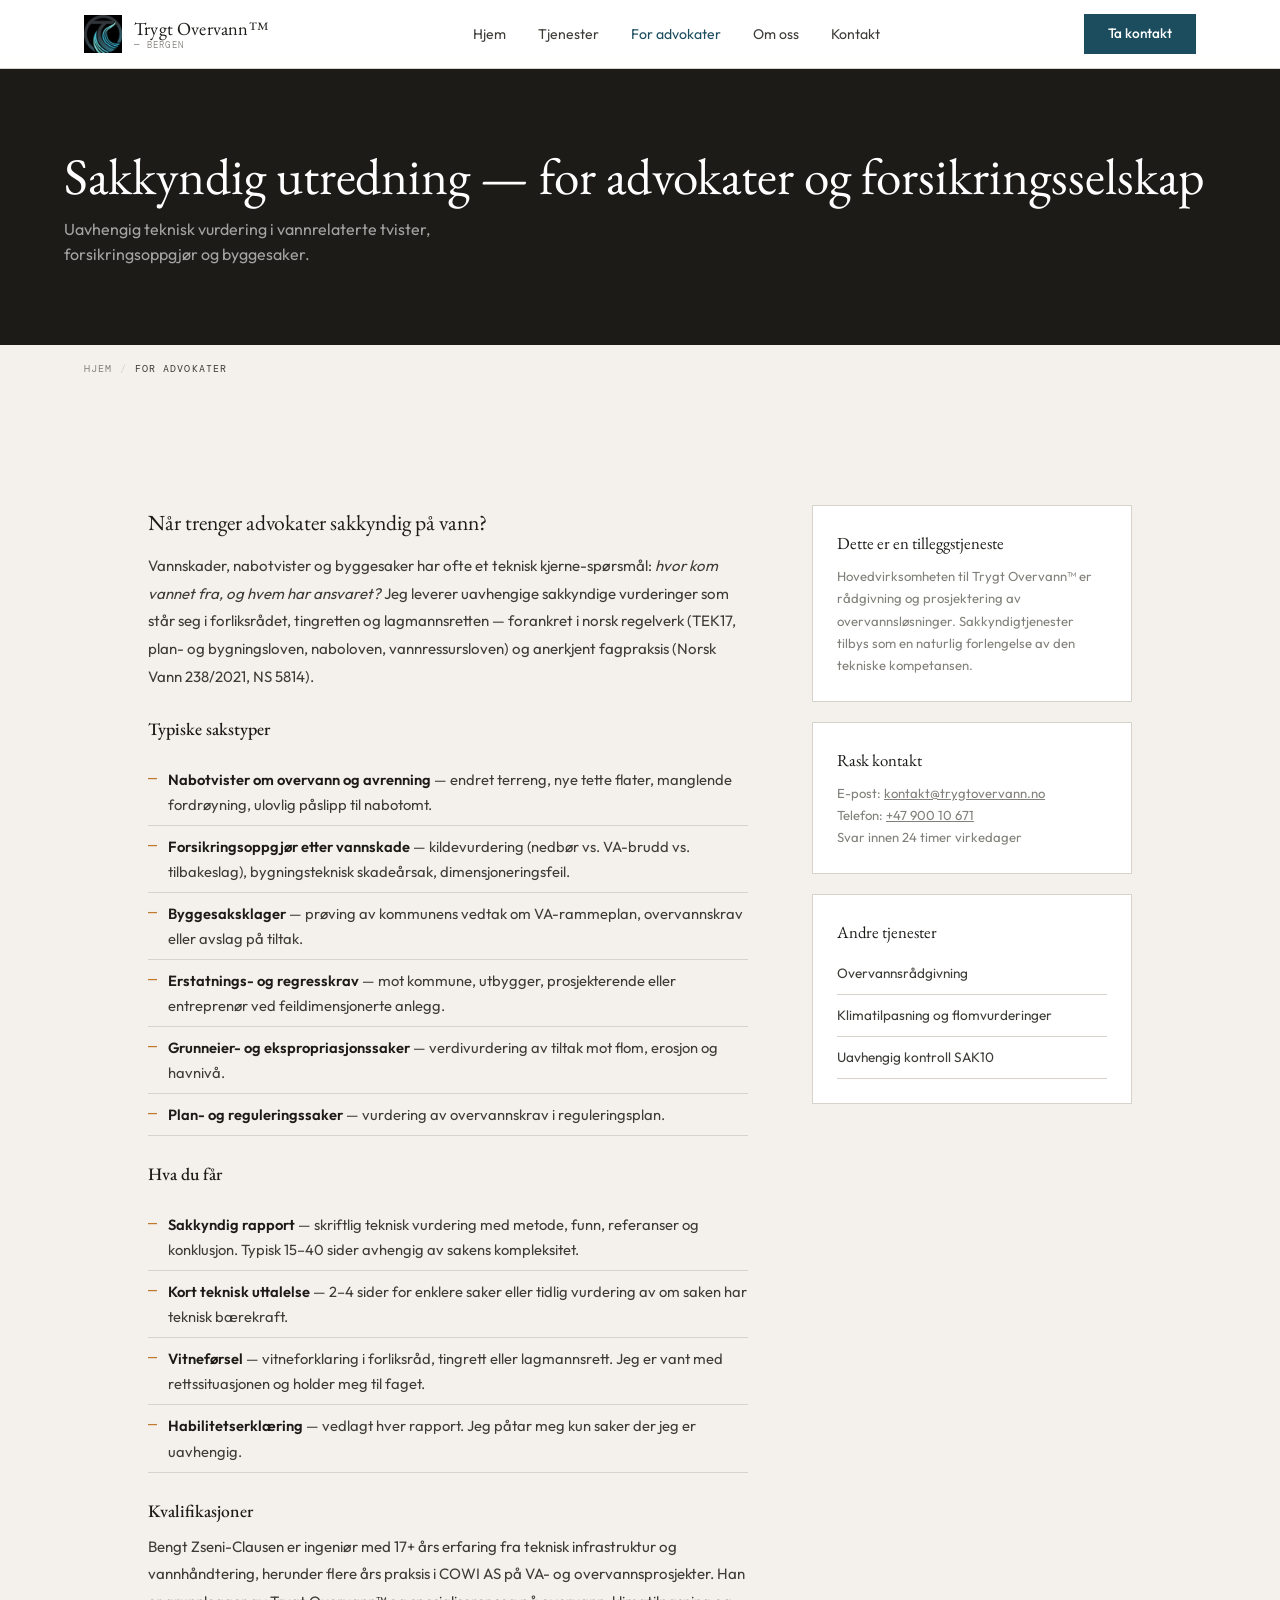
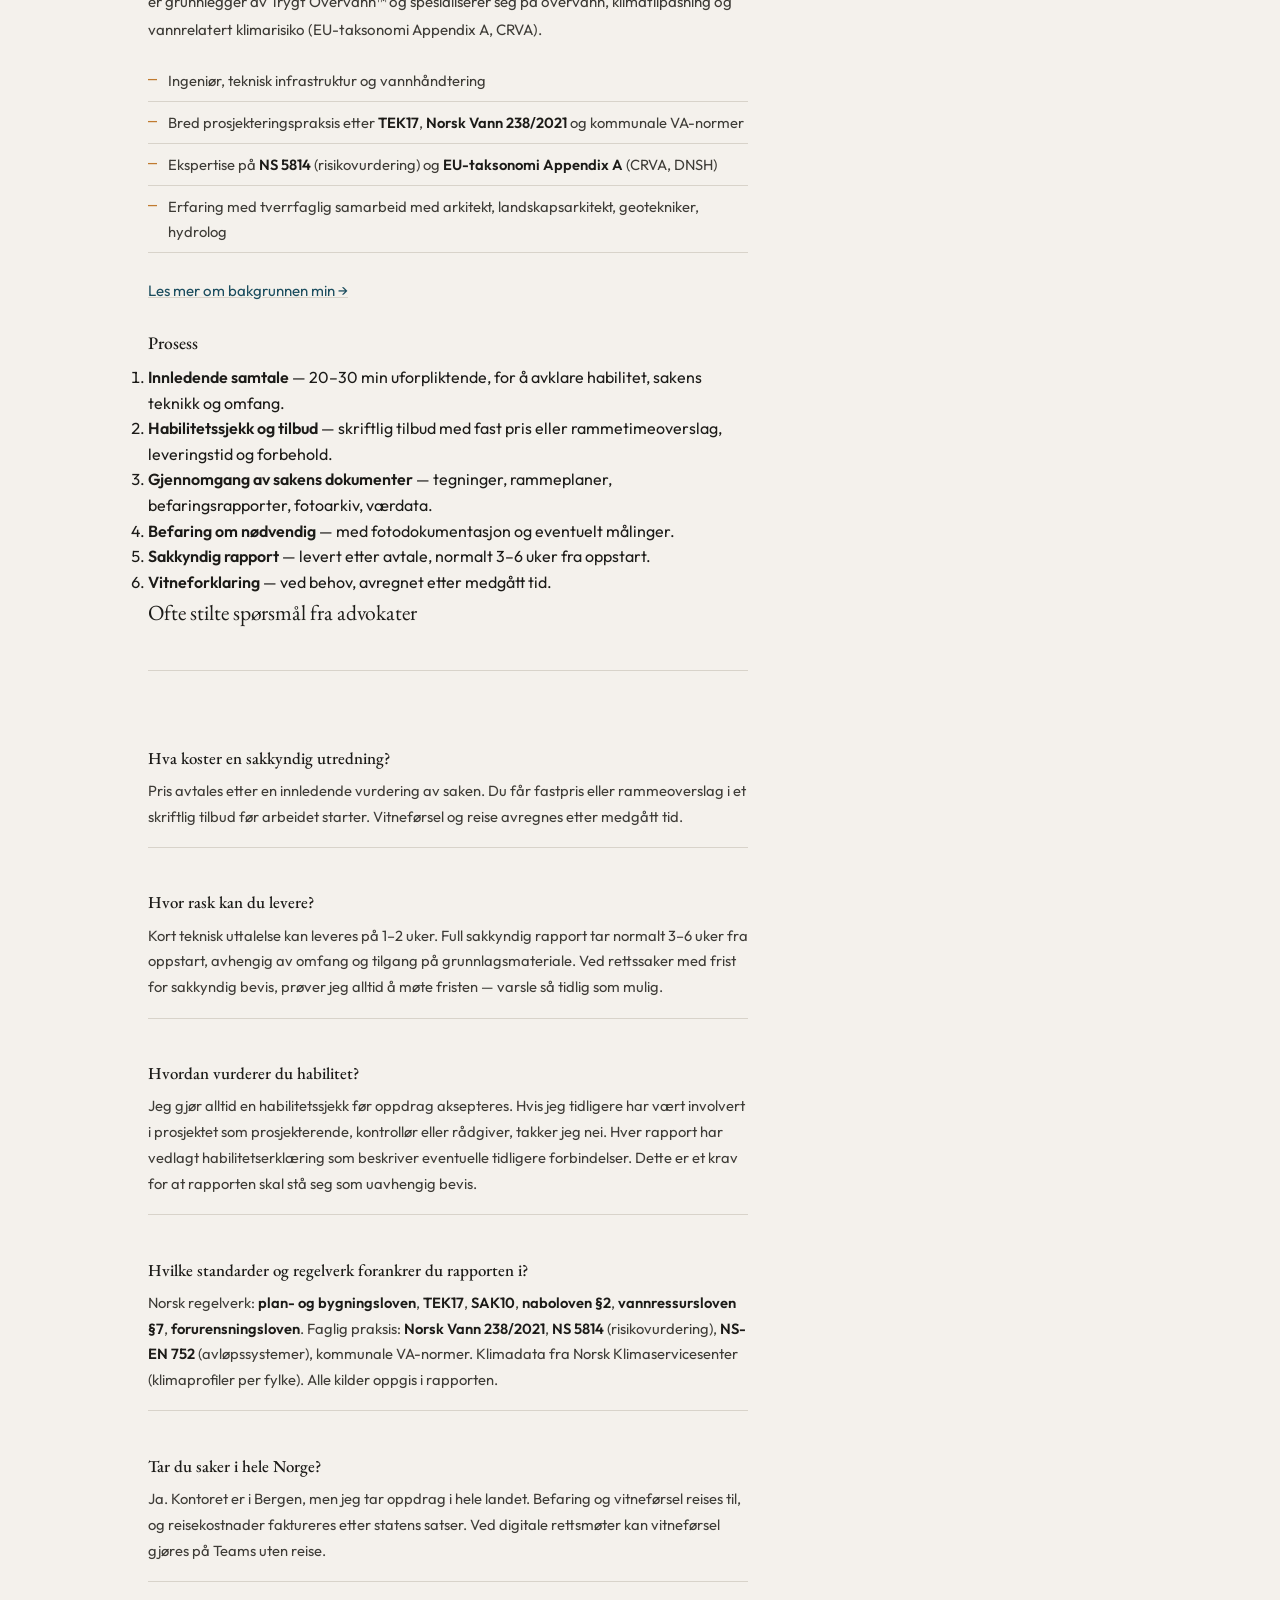
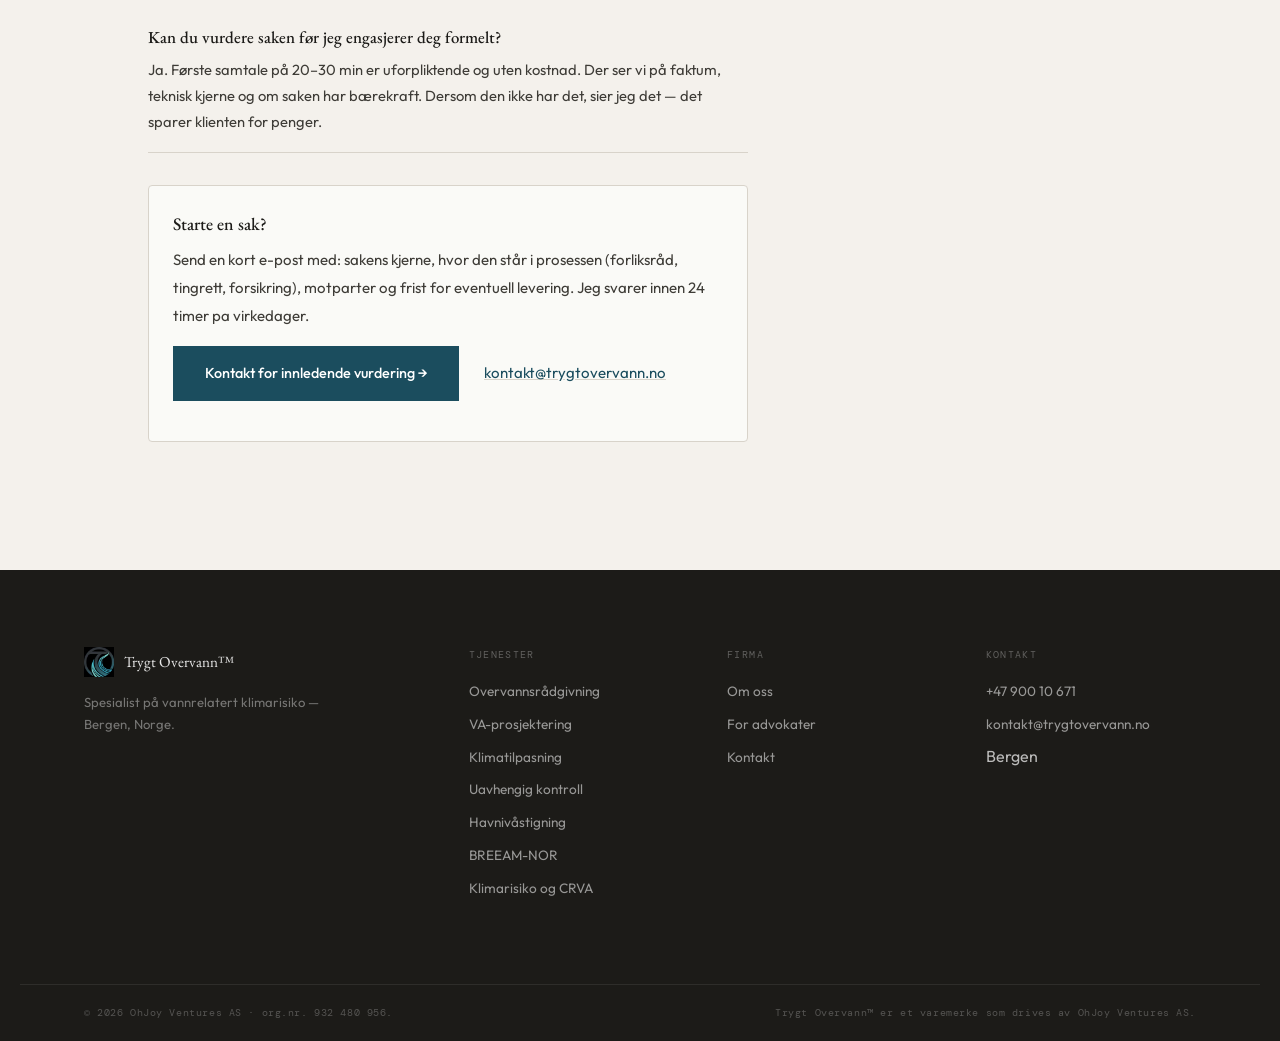
==== for-advokater/index.html @ 45662b97 "Oppdater lastmod og dateModified etter omtale-seksjonen scripts/oppdater-datoer.sh: sitemap <lastmod" ====
<!DOCTYPE html>
<html lang="nb">
<head>
<meta charset="utf-8">
<meta name="viewport" content="width=device-width, initial-scale=1.0">
<title>Sakkyndig i vannsaker — for advokater | Trygt Overvann™</title>
<meta name="description" content="Uavhengig sakkyndig utredning i vannrelaterte tvister: nabotvister, forsikringsoppgjør, byggesaksklager og erstatningssaker. Sakkyndig rapport, vitneførsel, befaring i hele Norge.">
<link rel="canonical" href="https://trygtovervann.no/for-advokater/">
<meta property="og:type" content="website">
<meta property="og:locale" content="nb_NO">
<meta property="og:site_name" content="Trygt Overvann™">
<meta property="og:title" content="Sakkyndig i vannsaker — for advokater | Trygt Overvann™">
<meta property="og:description" content="Uavhengig sakkyndig utredning i vannrelaterte tvister: nabotvister, forsikringsoppgjør, byggesaksklager og erstatningssaker. Sakkyndig rapport, vitneførsel, befaring i hele Norge.">
<meta property="og:url" content="https://trygtovervann.no/for-advokater/">
<meta property="og:image" content="https://trygtovervann.no/assets/og/og-bryggen.jpg">
<meta property="og:image:type" content="image/jpeg">
<meta property="og:image:width" content="1200">
<meta property="og:image:height" content="630">
<meta property="og:image:alt" content="Sjøvann mot bryggekanten i Bergen">
<meta name="twitter:card" content="summary_large_image">
<meta name="twitter:title" content="Sakkyndig i vannsaker — for advokater | Trygt Overvann™">
<meta name="twitter:description" content="Uavhengig sakkyndig utredning i vannrelaterte tvister: nabotvister, forsikringsoppgjør, byggesaksklager og erstatningssaker. Sakkyndig rapport, vitneførsel, befaring i hele Norge.">
<meta name="twitter:image" content="https://trygtovervann.no/assets/og/og-bryggen.jpg">
<meta name="twitter:image:alt" content="Sjøvann mot bryggekanten i Bergen">
<meta name="robots" content="index,follow,max-image-preview:large">
<meta name="author" content="Bengt Zseni-Clausen, Trygt Overvann™">
<link rel="icon" type="image/png" href="/favicon.png">
<link rel="apple-touch-icon" href="/apple-touch-icon.png">
<link rel="preconnect" href="https://fonts.googleapis.com">
<link rel="preconnect" href="https://fonts.gstatic.com" crossorigin>
<link rel="preload" href="/assets/styles.css?v=20260914a" as="style">
<link href="https://fonts.googleapis.com/css2?family=EB+Garamond:ital,wght@0,400;0,500;1,400&family=Outfit:wght@300;400;500;600&family=DM+Mono:wght@300;400&display=swap" rel="stylesheet">
<link rel="stylesheet" href="/assets/styles.css?v=20260914a">
<script type="application/ld+json">{
"@context": "https://schema.org",
"@type": [
"Organization",
"ProfessionalService"
],
"@id": "https://trygtovervann.no/#organization",
"name": "Trygt Overvann™",
"legalName": "OhJoy Ventures AS",
"alternateName": [
"Trygt Overvann"
],
"url": "https://trygtovervann.no",
"logo": "https://trygtovervann.no/assets/logo.jpg",
"image": "https://trygtovervann.no/assets/logo.jpg",
"description": "Spesialist på vannrelatert klimarisiko. Uavhengig rådgivning innen overvann, VA, klimatilpasning og sakkyndig utredning.",
"telephone": "+4790010671",
"email": "kontakt@trygtovervann.no",
"vatID": "NO932480956MVA",
"taxID": "932480956",
"parentOrganization": {
"@type": "Organization",
"name": "Green Harmony Holding AS",
"taxID": "932349280"
},
"foundingDate": "2023",
"founder": {
"@type": "Person",
"@id": "https://trygtovervann.no/om/#bengt",
"name": "Bengt Zseni-Clausen",
"jobTitle": "Ingeniør"
},
"numberOfEmployees": {
"@type": "QuantitativeValue",
"value": 1
},
"address": {
"@type": "PostalAddress",
"addressLocality": "Bergen",
"addressRegion": "Vestland",
"addressCountry": "NO"
},
"areaServed": [
{
"@type": "Country",
"name": "Norge"
},
{
"@type": "AdministrativeArea",
"name": "Vestland"
},
{
"@type": "City",
"name": "Bergen"
}
],
"knowsAbout": [
"Overvannshåndtering",
"VA-prosjektering",
"VA-rådgivning",
"Uavhengig kontroll VAO",
"SAK10",
"Havnivåstigning",
"Stormflo",
"EU-taksonomi klimatilpasning",
"CRVA",
"BREEAM-NOR LE07",
"BREEAM-NOR LE08",
"Klimatilpasning",
"TEK17",
"Sakkyndig utredning",
"Flomvurdering",
"Blågrønn infrastruktur",
"Lokal overvannsdisponering"
],
"sameAs": [
"https://virksomhet.brreg.no/nb/oppslag/enheter/932480956",
"https://www.proff.no/selskap/ohjoy-ventures-as/bergen/tekniske-konsulenter/IFF6AWS01OU"
],
"contactPoint": {
"@type": "ContactPoint",
"telephone": "+4790010671",
"email": "kontakt@trygtovervann.no",
"contactType": "customer service",
"areaServed": "NO",
"availableLanguage": [
"Norwegian",
"English"
]
}
}</script>
<script type="application/ld+json">{
"@context": "https://schema.org",
"@type": "BreadcrumbList",
"itemListElement": [
{
"@type": "ListItem",
"position": 1,
"name": "Hjem",
"item": "https://trygtovervann.no/"
},
{
"@type": "ListItem",
"position": 2,
"name": "For advokater",
"item": "https://trygtovervann.no/for-advokater/"
}
]
}</script>
<script type="application/ld+json">{
"@context": "https://schema.org",
"@type": "Service",
"@id": "https://trygtovervann.no/for-advokater/#service",
"name": "Sakkyndig utredning — vannrelaterte saker",
"serviceType": "Expert witness services",
"provider": {
"@id": "https://trygtovervann.no/#organization"
},
"areaServed": [
{
"@type": "Country",
"name": "Norge"
}
],
"audience": {
"@type": "Audience",
"audienceType": "LegalProfessional",
"name": "Advokater, forsikringsselskap, domstoler"
},
"description": "Uavhengig sakkyndig utredning i vannrelaterte tvister, forsikringsoppgjør og byggesaker. Sakkyndig rapport, vitneførsel, befaring og tekniske beregninger.",
"url": "https://trygtovervann.no/for-advokater/",
"hasOfferCatalog": {
"@type": "OfferCatalog",
"name": "Sakkyndig-leveranser",
"itemListElement": [
{
"@type": "Offer",
"itemOffered": {
"@type": "Service",
"name": "Sakkyndig rapport"
}
},
{
"@type": "Offer",
"itemOffered": {
"@type": "Service",
"name": "Teknisk uttalelse"
}
},
{
"@type": "Offer",
"itemOffered": {
"@type": "Service",
"name": "Vitneførsel"
}
}
]
}
}</script>
<script type="application/ld+json">{
"@context": "https://schema.org",
"@type": "FAQPage",
"mainEntity": [
{
"@type": "Question",
"name": "Hva koster en sakkyndig utredning?",
"acceptedAnswer": {
"@type": "Answer",
"text": "Pris avtales etter en innledende vurdering av saken. Du får fastpris eller rammeoverslag i et skriftlig tilbud før arbeidet starter. Vitneførsel og reise avregnes etter medgått tid."
}
},
{
"@type": "Question",
"name": "Hvor rask kan du levere?",
"acceptedAnswer": {
"@type": "Answer",
"text": "Kort teknisk uttalelse 1-2 uker. Full sakkyndig rapport normalt 3-6 uker fra oppstart avhengig av omfang og tilgang på grunnlagsmateriale."
}
},
{
"@type": "Question",
"name": "Hvordan vurderer du habilitet?",
"acceptedAnswer": {
"@type": "Answer",
"text": "Habilitetssjekk gjøres før oppdrag aksepteres. Tidligere involvering i samme prosjekt diskvalifiserer. Habilitetserklæring følger hver rapport."
}
},
{
"@type": "Question",
"name": "Hvilke standarder og regelverk forankrer du rapporten i?",
"acceptedAnswer": {
"@type": "Answer",
"text": "Plan- og bygningsloven, TEK17, SAK10, naboloven §2, vannressursloven §7, forurensningsloven, Norsk Vann 238/2021, NS 5814, NS-EN 752, kommunale VA-normer, Norsk Klimaservicesenter."
}
},
{
"@type": "Question",
"name": "Tar du saker i hele Norge?",
"acceptedAnswer": {
"@type": "Answer",
"text": "Ja. Kontor i Bergen, men oppdrag i hele landet. Reisekostnader etter statens satser. Digitale rettsmøter på Teams mulig."
}
},
{
"@type": "Question",
"name": "Kan du vurdere saken før jeg engasjerer deg formelt?",
"acceptedAnswer": {
"@type": "Answer",
"text": "Ja, første samtale 20-30 min uforpliktende uten kostnad. Hvis saken ikke har teknisk bærekraft, sier jeg det."
}
}
]
}</script>
<script type="application/ld+json">{
"@context": "https://schema.org",
"@type": "WebPage",
"@id": "https://trygtovervann.no/for-advokater/#webpage",
"url": "https://trygtovervann.no/for-advokater/",
"name": "Sakkyndig i vannsaker — for advokater | Trygt Overvann™",
"isPartOf": {
"@id": "https://trygtovervann.no/#website"
},
"about": {
"@id": "https://trygtovervann.no/#organization"
},
"datePublished": "2026-04-18",
"dateModified": "2026-09-14",
"inLanguage": "nb-NO"
}</script>
</head>
<body>
<nav class="nav" id="mainNav" aria-label="Hovedmeny">
  <div class="nav-inner">
    <a class="nav-brand" href="/" aria-label="Trygt Overvann™ &mdash; forside">
      <img class="nav-logo" src="/assets/logo-96.webp" alt="" width="38" height="38" loading="eager" decoding="async">
      <div class="nav-name">Trygt Overvann™ <small>&mdash; Bergen</small></div>
    </a>
    <ul class="nav-links">
      <li><a href="/">Hjem</a></li>
      <li><a href="/tjenester/">Tjenester</a></li>
      <li><a href="/for-advokater/">For advokater</a></li>
      <li><a href="/om/">Om oss</a></li>
      <li><a href="/kontakt/">Kontakt</a></li>
    </ul>
    <a class="nav-cta" href="/kontakt/">Ta kontakt</a>
    <button class="nav-toggle" id="navToggle" aria-label="Åpne meny" aria-expanded="false">
      <span></span><span></span><span></span>
    </button>
  </div>
</nav>
<main id="main" class="inner-page">
<div class="inner-header"><div class="inner-header-inner">
  <h1>Sakkyndig utredning &mdash; for advokater og forsikringsselskap</h1>
  <p>Uavhengig teknisk vurdering i vannrelaterte tvister, forsikringsoppgjør og byggesaker.</p>
</div></div>
<nav class="breadcrumb" aria-label="breadcrumb"><ol><li><a href="/">Hjem</a></li><li aria-current="page">For advokater</li></ol></nav>
<div class="inner-body">
  <div class="svc-layout">
    <article class="svc-content">
      <section>
        <h2>Når trenger advokater sakkyndig på vann?</h2>
        <p>Vannskader, nabotvister og byggesaker har ofte et teknisk kjerne-spørsmål: <em>hvor kom vannet fra, og hvem har ansvaret?</em> Jeg leverer uavhengige sakkyndige vurderinger som står seg i forliksrådet, tingretten og lagmannsretten &mdash; forankret i norsk regelverk (TEK17, plan- og bygningsloven, naboloven, vannressursloven) og anerkjent fagpraksis (Norsk Vann 238/2021, NS 5814).</p>
      </section>

      <section>
        <h3>Typiske sakstyper</h3>
        <ul>
          <li><strong>Nabotvister om overvann og avrenning</strong> &mdash; endret terreng, nye tette flater, manglende fordrøyning, ulovlig påslipp til nabotomt.</li>
          <li><strong>Forsikringsoppgjør etter vannskade</strong> &mdash; kildevurdering (nedbør vs. VA-brudd vs. tilbakeslag), bygningsteknisk skadeårsak, dimensjoneringsfeil.</li>
          <li><strong>Byggesaksklager</strong> &mdash; prøving av kommunens vedtak om VA-rammeplan, overvannskrav eller avslag på tiltak.</li>
          <li><strong>Erstatnings- og regresskrav</strong> &mdash; mot kommune, utbygger, prosjekterende eller entreprenør ved feildimensjonerte anlegg.</li>
          <li><strong>Grunneier- og ekspropriasjonssaker</strong> &mdash; verdivurdering av tiltak mot flom, erosjon og havnivå.</li>
          <li><strong>Plan- og reguleringssaker</strong> &mdash; vurdering av overvannskrav i reguleringsplan.</li>
        </ul>
      </section>

      <section>
        <h3>Hva du får</h3>
        <ul>
          <li><strong>Sakkyndig rapport</strong> &mdash; skriftlig teknisk vurdering med metode, funn, referanser og konklusjon. Typisk 15&ndash;40 sider avhengig av sakens kompleksitet.</li>
          <li><strong>Kort teknisk uttalelse</strong> &mdash; 2&ndash;4 sider for enklere saker eller tidlig vurdering av om saken har teknisk bærekraft.</li>
          <li><strong>Vitneførsel</strong> &mdash; vitneforklaring i forliksråd, tingrett eller lagmannsrett. Jeg er vant med rettssituasjonen og holder meg til faget.</li>
          <li><strong>Habilitetserkl&aelig;ring</strong> &mdash; vedlagt hver rapport. Jeg p&aring;tar meg kun saker der jeg er uavhengig.</li>
        </ul>
      </section>

      <section>
        <h3>Kvalifikasjoner</h3>
        <p>Bengt Zseni-Clausen er ingeni&oslash;r med 17+ &aring;rs erfaring fra teknisk infrastruktur og vannh&aring;ndtering, herunder flere &aring;rs praksis i COWI AS p&aring; VA- og overvannsprosjekter. Han er grunnlegger av Trygt Overvann™ og spesialiserer seg p&aring; overvann, klimatilpasning og vannrelatert klimarisiko (EU-taksonomi Appendix A, CRVA).</p>
        <ul>
          <li>Ingeni&oslash;r, teknisk infrastruktur og vannh&aring;ndtering</li>
          <li>Bred prosjekteringspraksis etter <strong>TEK17</strong>, <strong>Norsk Vann 238/2021</strong> og kommunale VA-normer</li>
          <li>Ekspertise p&aring; <strong>NS 5814</strong> (risikovurdering) og <strong>EU-taksonomi Appendix A</strong> (CRVA, DNSH)</li>
          <li>Erfaring med tverrfaglig samarbeid med arkitekt, landskapsarkitekt, geotekniker, hydrolog</li>
        </ul>
        <p style="margin-top:1rem"><a href="/om/">Les mer om bakgrunnen min &#8594;</a></p>
      </section>

      <section>
        <h3>Prosess</h3>
        <ol>
          <li><strong>Innledende samtale</strong> &mdash; 20&ndash;30 min uforpliktende, for &aring; avklare habilitet, sakens teknikk og omfang.</li>
          <li><strong>Habilitetssjekk og tilbud</strong> &mdash; skriftlig tilbud med fast pris eller rammetimeoverslag, leveringstid og forbehold.</li>
          <li><strong>Gjennomgang av sakens dokumenter</strong> &mdash; tegninger, rammeplaner, befaringsrapporter, fotoarkiv, v&aelig;rdata.</li>
          <li><strong>Befaring om n&oslash;dvendig</strong> &mdash; med fotodokumentasjon og eventuelt m&aring;linger.</li>
          <li><strong>Sakkyndig rapport</strong> &mdash; levert etter avtale, normalt 3&ndash;6 uker fra oppstart.</li>
          <li><strong>Vitneforklaring</strong> &mdash; ved behov, avregnet etter medg&aring;tt tid.</li>
        </ol>
      </section>

      <section aria-labelledby="faq-advokater">
        <h2 id="faq-advokater">Ofte stilte sp&oslash;rsm&aring;l fra advokater</h2>
        <div class="faq-block">

          <div class="faq-item">
            <h3>Hva koster en sakkyndig utredning?</h3>
            <p>Pris avtales etter en innledende vurdering av saken. Du f&aring;r fastpris eller rammeoverslag i et skriftlig tilbud f&oslash;r arbeidet starter. Vitnef&oslash;rsel og reise avregnes etter medg&aring;tt tid.</p>
          </div>

          <div class="faq-item">
            <h3>Hvor rask kan du levere?</h3>
            <p>Kort teknisk uttalelse kan leveres p&aring; 1&ndash;2 uker. Full sakkyndig rapport tar normalt 3&ndash;6 uker fra oppstart, avhengig av omfang og tilgang p&aring; grunnlagsmateriale. Ved rettssaker med frist for sakkyndig bevis, pr&oslash;ver jeg alltid &aring; m&oslash;te fristen &mdash; varsle s&aring; tidlig som mulig.</p>
          </div>

          <div class="faq-item">
            <h3>Hvordan vurderer du habilitet?</h3>
            <p>Jeg gj&oslash;r alltid en habilitetssjekk f&oslash;r oppdrag aksepteres. Hvis jeg tidligere har v&aelig;rt involvert i prosjektet som prosjekterende, kontroll&oslash;r eller r&aring;dgiver, takker jeg nei. Hver rapport har vedlagt habilitetserkl&aelig;ring som beskriver eventuelle tidligere forbindelser. Dette er et krav for at rapporten skal st&aring; seg som uavhengig bevis.</p>
          </div>

          <div class="faq-item">
            <h3>Hvilke standarder og regelverk forankrer du rapporten i?</h3>
            <p>Norsk regelverk: <strong>plan- og bygningsloven</strong>, <strong>TEK17</strong>, <strong>SAK10</strong>, <strong>naboloven &sect;2</strong>, <strong>vannressursloven &sect;7</strong>, <strong>forurensningsloven</strong>. Faglig praksis: <strong>Norsk Vann 238/2021</strong>, <strong>NS 5814</strong> (risikovurdering), <strong>NS-EN 752</strong> (avl&oslash;pssystemer), kommunale VA-normer. Klimadata fra Norsk Klimaservicesenter (klimaprofiler per fylke). Alle kilder oppgis i rapporten.</p>
          </div>

          <div class="faq-item">
            <h3>Tar du saker i hele Norge?</h3>
            <p>Ja. Kontoret er i Bergen, men jeg tar oppdrag i hele landet. Befaring og vitnef&oslash;rsel reises til, og reisekostnader faktureres etter statens satser. Ved digitale rettsm&oslash;ter kan vitnef&oslash;rsel gj&oslash;res p&aring; Teams uten reise.</p>
          </div>

          <div class="faq-item">
            <h3>Kan du vurdere saken f&oslash;r jeg engasjerer deg formelt?</h3>
            <p>Ja. F&oslash;rste samtale p&aring; 20&ndash;30 min er uforpliktende og uten kostnad. Der ser vi p&aring; faktum, teknisk kjerne og om saken har bærekraft. Dersom den ikke har det, sier jeg det &mdash; det sparer klienten for penger.</p>
          </div>

        </div>
      </section>

      <section style="margin-top:2rem;padding:1.5rem;background:#fafaf7;border:1px solid var(--rule);border-radius:4px">
        <h3 style="margin-top:0">Starte en sak?</h3>
        <p>Send en kort e-post med: sakens kjerne, hvor den st&aring;r i prosessen (forliksr&aring;d, tingrett, forsikring), motparter og frist for eventuell levering. Jeg svarer innen 24 timer pa virkedager.</p>
        <p style="margin-top:1rem"><a class="btn-primary" href="/kontakt/">Kontakt for innledende vurdering &#8594;</a> &nbsp; <a href="mailto:kontakt@trygtovervann.no?subject=Sakkyndig%20utredning" style="margin-left:1rem">kontakt@trygtovervann.no</a></p>
      </section>
    </article>

    <aside class="svc-aside">
      <div class="aside-block">
        <h4>Dette er en tilleggstjeneste</h4>
        <p>Hovedvirksomheten til Trygt Overvann™ er r&aring;dgivning og prosjektering av overvannsl&oslash;sninger. Sakkyndigtjenester tilbys som en naturlig forlengelse av den tekniske kompetansen.</p>
      </div>
      <div class="aside-block">
        <h4>Rask kontakt</h4>
        <p>E-post: <a href="mailto:kontakt@trygtovervann.no">kontakt@trygtovervann.no</a><br>Telefon: <a href="tel:+4790010671">+47 900 10 671</a><br>Svar innen 24 timer virkedager</p>
      </div>
      <div class="aside-block">
        <h4>Andre tjenester</h4>
        <ul class="aside-list">
          <li><a href="/tjenester/overvannsradgivning/">Overvannsr&aring;dgivning</a></li>
          <li><a href="/tjenester/klimatilpasning/">Klimatilpasning og flomvurderinger</a></li>
          <li><a href="/tjenester/uavhengig-kontroll/">Uavhengig kontroll SAK10</a></li>
        </ul>
      </div>
    </aside>
  </div>
</div>
</main>
<footer class="site-footer">
  <div class="footer-body">
    <div class="footer-brand">
      <a class="footer-brand-row" href="/">
        <img class="footer-logo" src="/assets/logo-96.webp" alt="" width="30" height="30" loading="lazy">
        <span class="footer-brand-name">Trygt Overvann™</span>
      </a>
      <p class="footer-desc">Spesialist på vannrelatert klimarisiko &mdash; Bergen, Norge.</p>
    </div>
    <div>
      <p class="footer-col-title">Tjenester</p>
      <ul class="footer-links">
        <li><a href="/tjenester/overvannsradgivning/">Overvannsrådgivning</a></li>
        <li><a href="/tjenester/va-prosjektering/">VA-prosjektering</a></li>
        <li><a href="/tjenester/klimatilpasning/">Klimatilpasning</a></li>
        <li><a href="/tjenester/uavhengig-kontroll/">Uavhengig kontroll</a></li>
        <li><a href="/tjenester/havnivaastigning/">Havnivåstigning</a></li>
        <li><a href="/tjenester/breeam-nor/">BREEAM-NOR</a></li>
        <li><a href="/tjenester/eu-taksonomi-crva/">Klimarisiko og CRVA</a></li>
      </ul>
    </div>
    <div>
      <p class="footer-col-title">Firma</p>
      <ul class="footer-links">
        <li><a href="/om/">Om oss</a></li>
        <li><a href="/for-advokater/">For advokater</a></li>
        <li><a href="/kontakt/">Kontakt</a></li>
      </ul>
    </div>
    <div>
      <p class="footer-col-title">Kontakt</p>
      <ul class="footer-links">
        <li><a href="tel:+4790010671">+47 900 10 671</a></li>
        <li><a href="mailto:kontakt@trygtovervann.no">kontakt@trygtovervann.no</a></li>
        <li><span>Bergen</span></li>
      </ul>
    </div>
  </div>
  <div class="footer-bottom">
    <span>&copy; 2026 OhJoy Ventures AS &middot; org.nr. 932 480 956.</span>
    <span>Trygt Overvann™ er et varemerke som drives av OhJoy Ventures AS.</span>
  </div>
</footer>
<script src="/assets/nav.js" defer></script>
</body></html>
---- assets/styles.css ----
/* Trygt Overvann™ — delt stilark for multi-page nettside */
*,*::before,*::after{box-sizing:border-box;margin:0;padding:0}
html{font-size:16px;scroll-behavior:smooth}
:root{
  --paper:#f4f1ec;--white:#ffffff;--ink:#1c1b18;--ink2:#3e3c37;--ink3:#82807a;
  --rule:#d8d3ca;--petro:#1b4d5e;--petro2:#26697d;--amber:#c07a2f;
  --serif:'EB Garamond',Georgia,serif;--sans:'Outfit',system-ui,sans-serif;
  --mono:'DM Mono',monospace;--max:1240px;--pad:clamp(1.25rem,5vw,4rem);
}
body{font-family:var(--sans);background:var(--paper);color:var(--ink);line-height:1.6;overflow-x:hidden;-webkit-font-smoothing:antialiased}
img{max-width:100%;display:block}
a{color:inherit}

/* NAV */
.nav{position:fixed;top:0;left:0;right:0;z-index:300;background:rgba(255,255,255,0.96);backdrop-filter:blur(12px);border-bottom:1px solid var(--rule);transition:box-shadow .3s}
.nav.scrolled{box-shadow:0 2px 24px rgba(0,0,0,.07)}
.nav-inner{max-width:var(--max);margin:0 auto;padding:0 var(--pad);height:68px;display:flex;align-items:center;justify-content:space-between}
.nav-brand{display:flex;align-items:center;gap:.75rem;text-decoration:none;cursor:pointer;color:inherit}
.nav-logo{height:38px;width:38px;object-fit:contain}
.nav-name{font-family:var(--serif);font-size:1.15rem;font-weight:400;color:var(--ink);letter-spacing:.01em;line-height:1.15}
.nav-name small{display:block;font-family:var(--mono);font-size:.58rem;color:var(--ink3);letter-spacing:.14em;text-transform:uppercase;font-weight:300;margin-top:1px}
.nav-links{display:flex;align-items:center;list-style:none;gap:2rem}
.nav-links a{font-size:.88rem;font-weight:400;color:var(--ink2);text-decoration:none;cursor:pointer;transition:color .2s}
.nav-links a:hover,.nav-links a[aria-current="page"]{color:var(--petro)}
.nav-cta{background:var(--petro);color:var(--white);border:none;padding:.6rem 1.5rem;font-family:var(--sans);font-size:.85rem;font-weight:500;cursor:pointer;transition:background .2s;text-decoration:none;display:inline-block}
.nav-cta:hover{background:var(--ink)}
.nav-toggle{display:none;flex-direction:column;gap:5px;background:none;border:none;cursor:pointer;padding:4px}
.nav-toggle span{display:block;width:22px;height:1.5px;background:var(--ink)}

/* BREADCRUMBS */
.breadcrumb{max-width:var(--max);margin:0 auto;padding:1rem var(--pad) 0;font-family:var(--mono);font-size:.65rem;letter-spacing:.1em;text-transform:uppercase;color:var(--ink3)}
.breadcrumb ol{list-style:none;display:flex;flex-wrap:wrap;gap:.5rem;align-items:center}
.breadcrumb li{display:flex;align-items:center;gap:.5rem}
.breadcrumb li+li::before{content:"/";color:var(--rule)}
.breadcrumb a{color:var(--ink3);text-decoration:none;transition:color .2s}
.breadcrumb a:hover{color:var(--petro)}
.breadcrumb [aria-current="page"]{color:var(--ink2)}

/* HERO */
.hero{position:relative;height:92vh;min-height:600px;max-height:900px;overflow:hidden;display:flex;align-items:flex-end;padding-top:68px}
.hero-img{position:absolute;inset:0;width:100%;height:100%;object-fit:cover;object-position:center 40%;filter:brightness(.72) saturate(.9);transition:transform 8s ease}
.hero:hover .hero-img{transform:scale(1.03)}
.hero-overlay{position:absolute;inset:0;background:linear-gradient(to top,rgba(27,77,94,.88) 0%,rgba(27,77,94,.35) 45%,rgba(0,0,0,.08) 100%)}
.hero-content{position:relative;z-index:2;max-width:var(--max);width:100%;margin:0 auto;padding:0 var(--pad) clamp(3rem,6vw,5rem);display:grid;grid-template-columns:1fr 1fr;align-items:end;gap:3rem}
.hero-label{font-family:var(--mono);font-size:.68rem;letter-spacing:.18em;text-transform:uppercase;color:rgba(255,255,255,.6);margin-bottom:1.25rem}
.hero-title{font-family:var(--serif);font-size:clamp(2.2rem,5vw,4rem);font-weight:400;color:#fff;line-height:1.15;letter-spacing:-.01em;margin-bottom:1.5rem}
.hero-title em{font-style:italic;color:rgba(255,255,255,.75)}
.hero-desc{font-size:clamp(.9rem,1.5vw,1.05rem);color:rgba(255,255,255,.78);line-height:1.75;max-width:480px}
.hero-right{display:flex;flex-direction:column;align-items:flex-end;gap:1rem}
.hero-stat-row{display:flex;gap:2rem}
.hero-stat{text-align:right;border-top:1px solid rgba(255,255,255,.2);padding-top:.75rem}
.hero-stat-val{font-family:var(--serif);font-size:2rem;font-weight:400;color:#fff;line-height:1}
.hero-stat-lbl{font-family:var(--mono);font-size:.6rem;letter-spacing:.1em;text-transform:uppercase;color:rgba(255,255,255,.5);margin-top:.3rem}
.hero-btns{display:flex;gap:1rem;flex-wrap:wrap;justify-content:flex-end}
.btn-hero-primary{background:#fff;color:var(--petro);border:none;padding:.85rem 2rem;font-family:var(--sans);font-size:.9rem;font-weight:600;cursor:pointer;transition:all .2s;text-decoration:none;display:inline-block}
.btn-hero-primary:hover{background:var(--amber);color:#fff}
.btn-hero-ghost{background:transparent;color:#fff;border:1px solid rgba(255,255,255,.45);padding:.85rem 2rem;font-family:var(--sans);font-size:.9rem;font-weight:400;cursor:pointer;transition:all .2s;text-decoration:none;display:inline-block}
.btn-hero-ghost:hover{border-color:#fff;background:rgba(255,255,255,.08)}

/* SERVICES BAND */
.services-band{background:var(--white);padding:clamp(4rem,8vw,7rem) 0}
.services-band .inner{max-width:var(--max);margin:0 auto;padding:0 var(--pad)}
.section-head{display:flex;justify-content:space-between;align-items:baseline;margin-bottom:clamp(2rem,4vw,3.5rem);padding-bottom:1rem;border-bottom:1px solid var(--rule)}
.section-eyebrow{font-family:var(--mono);font-size:.65rem;letter-spacing:.18em;text-transform:uppercase;color:var(--amber)}
.section-title{font-family:var(--serif);font-size:clamp(1.6rem,3vw,2.4rem);font-weight:400;color:var(--ink);margin-top:.4rem}
.section-link{font-family:var(--mono);font-size:.68rem;letter-spacing:.1em;text-transform:uppercase;color:var(--petro);text-decoration:none;cursor:pointer;transition:color .2s;border-bottom:1px solid var(--rule);padding-bottom:2px}
.section-link:hover{color:var(--ink);border-color:var(--ink)}
.svc-grid{display:grid;grid-template-columns:1fr 1fr;grid-template-rows:auto;gap:1px;background:var(--rule)}
.svc-card{background:var(--white);padding:2rem;cursor:pointer;transition:background .2s;position:relative;overflow:hidden;text-decoration:none;color:inherit;display:block}
.svc-card:hover{background:var(--paper)}
.svc-card.featured{grid-row:1/3;display:flex;flex-direction:column;justify-content:flex-end;padding:0;min-height:440px}
.svc-card.featured .svc-img{position:absolute;inset:0;width:100%;height:100%;object-fit:cover;object-position:center;filter:brightness(.62) saturate(.85);transition:transform .6s ease,filter .6s ease}
.svc-card.featured:hover .svc-img{transform:scale(1.04);filter:brightness(.72) saturate(.9)}
.svc-card.featured .svc-card-inner{position:relative;z-index:2;padding:2rem;background:linear-gradient(to top,rgba(27,77,94,.9) 0%,transparent 100%)}
.svc-card.featured .svc-num{color:rgba(255,255,255,.5)}
.svc-card.featured .svc-name{color:#fff;font-size:1.5rem}
.svc-card.featured .svc-desc{color:rgba(255,255,255,.7)}
.svc-card.featured .svc-arr{color:rgba(255,255,255,.6)}
.svc-num{font-family:var(--mono);font-size:.62rem;letter-spacing:.08em;color:var(--ink3);margin-bottom:.75rem;display:block}
.svc-name{font-family:var(--serif);font-size:1.15rem;font-weight:400;color:var(--ink);line-height:1.3;margin-bottom:.5rem;transition:color .2s}
.svc-card:hover .svc-name{color:var(--petro)}
.svc-desc{font-size:.85rem;color:var(--ink3);line-height:1.65;margin-bottom:1rem}
.svc-tags{display:flex;flex-wrap:wrap;gap:.35rem;margin-bottom:1rem}
.svc-tag{font-family:var(--mono);font-size:.58rem;letter-spacing:.08em;text-transform:uppercase;color:var(--ink3);border:1px solid var(--rule);padding:.18rem .45rem;transition:border-color .2s}
.svc-card:hover .svc-tag{border-color:var(--petro2);color:var(--petro2)}
.svc-arr{display:inline-block;font-size:.8rem;color:var(--rule);transition:transform .2s,color .2s}
.svc-card:hover .svc-arr{transform:translateX(5px);color:var(--petro)}

/* SPLIT-ABOUT */
.split-about{display:grid;grid-template-columns:1fr 1fr;min-height:540px}
.split-img{display:block;width:100%;height:100%;object-fit:cover;object-position:center;min-height:420px}
.split-content{background:var(--ink);padding:clamp(3rem,7vw,6rem) clamp(2rem,5vw,4.5rem);display:flex;flex-direction:column;justify-content:center}
.split-eyebrow{font-family:var(--mono);font-size:.65rem;letter-spacing:.18em;text-transform:uppercase;color:var(--amber);margin-bottom:1.5rem}
.split-heading{font-family:var(--serif);font-size:clamp(1.6rem,3vw,2.4rem);font-weight:400;color:#fff;line-height:1.3;margin-bottom:1.25rem}
.split-text{font-size:.95rem;color:rgba(255,255,255,.65);line-height:1.85;margin-bottom:1.75rem;max-width:400px}
.split-stats{display:grid;grid-template-columns:1fr 1fr;gap:1px;background:rgba(255,255,255,.1);border-top:1px solid rgba(255,255,255,.1);padding-top:1px;margin-top:.5rem}
.split-stat{background:var(--ink);padding:1.25rem 0 1rem}
.split-stat-val{font-family:var(--serif);font-size:2rem;font-weight:400;color:#fff;line-height:1}
.split-stat-lbl{font-family:var(--mono);font-size:.6rem;letter-spacing:.1em;text-transform:uppercase;color:rgba(255,255,255,.4);margin-top:.35rem}

/* EXPERTISE */
.expertise-band{background:var(--paper);padding:clamp(4rem,8vw,7rem) 0;border-top:1px solid var(--rule)}
.expertise-band .inner{max-width:var(--max);margin:0 auto;padding:0 var(--pad)}
.exp-grid{display:grid;grid-template-columns:repeat(3,1fr);gap:1px;background:var(--rule);margin-top:clamp(2rem,4vw,3.5rem)}
.exp-item{background:var(--paper);padding:2rem 1.75rem;border-left:2px solid transparent;transition:border-color .2s,background .2s}
.exp-item:hover{border-left-color:var(--amber);background:var(--white)}
.exp-item-label{font-family:var(--mono);font-size:.6rem;letter-spacing:.12em;text-transform:uppercase;color:var(--ink3);margin-bottom:.65rem}
.exp-item-name{font-family:var(--serif);font-size:1.05rem;color:var(--ink);line-height:1.4}

/* SPLIT-CLIMATE */
.split-climate{display:grid;grid-template-columns:1fr 1fr;min-height:500px}
.split-climate .split-content{background:var(--petro);order:1}
.split-climate .split-img{order:2}

/* OMTALER */
.reviews-band{background:var(--paper);padding:clamp(4rem,8vw,7rem) 0;border-top:1px solid var(--rule)}
.reviews-band .inner{max-width:var(--max);margin:0 auto;padding:0 var(--pad)}
.rev-head{display:flex;flex-wrap:wrap;gap:1.25rem 2rem;align-items:flex-end;justify-content:space-between}
.rev-score{display:flex;align-items:center;gap:.55rem;font-family:var(--mono);font-size:.68rem;letter-spacing:.1em;text-transform:uppercase;color:var(--ink2)}
.rev-score b{font-family:var(--serif);font-size:1.5rem;font-weight:400;letter-spacing:0;color:var(--ink);line-height:1}
.rev-stars{display:flex;gap:2px}
.rev-stars svg{width:15px;height:15px;fill:var(--amber);display:block}
.rev-track{display:flex;margin-top:clamp(2rem,4vw,3.5rem);overflow-x:auto;scroll-snap-type:x mandatory;-webkit-overflow-scrolling:touch}
.rev-card{background:var(--white);padding:2.25rem 2rem;scroll-snap-align:start;flex:1 0 min(100%,420px);display:flex;flex-direction:column;gap:1.25rem;min-height:200px}
.rev-card+.rev-card{border-left:1px solid var(--rule)}
.rev-quote{font-family:var(--serif);font-size:1.12rem;line-height:1.6;color:var(--ink);max-width:54ch}
.rev-card:only-child{flex:0 1 min(100%,50rem)}
.rev-card:only-child .rev-quote{font-size:clamp(1.05rem,1.5vw,1.3rem);line-height:1.6;max-width:none}
.rev-meta{margin-top:auto;display:flex;flex-direction:column;gap:.2rem}
.rev-name{font-size:.88rem;font-weight:500;color:var(--ink)}
.rev-date{font-family:var(--mono);font-size:.62rem;letter-spacing:.1em;text-transform:uppercase;color:var(--ink2)}
.rev-link{margin-top:clamp(1.5rem,3vw,2.25rem);display:inline-block;font-size:.85rem;color:var(--petro);text-decoration:none;border-bottom:1px solid var(--rule);padding-bottom:2px;transition:border-color .2s}
.rev-link:hover{border-bottom-color:var(--petro)}

/* CTA */
.cta-band{background:var(--white);padding:clamp(4rem,8vw,7rem) 0;border-top:1px solid var(--rule)}
.cta-band .inner{max-width:var(--max);margin:0 auto;padding:0 var(--pad);display:grid;grid-template-columns:1fr auto;gap:3rem;align-items:center}
.cta-heading{font-family:var(--serif);font-size:clamp(1.6rem,3vw,2.6rem);font-weight:400;color:var(--ink);line-height:1.3}
.cta-heading em{font-style:italic;color:var(--petro)}
.cta-sub{font-size:.92rem;color:var(--ink3);margin-top:.75rem;line-height:1.7}
.cta-btns{display:flex;gap:1rem;flex-wrap:wrap}

/* PRODUCT TEASER */

/* BUTTONS */
.btn-primary{background:var(--petro);color:#fff;border:none;padding:.9rem 2rem;font-family:var(--sans);font-size:.9rem;font-weight:500;cursor:pointer;transition:background .2s;white-space:nowrap;text-decoration:none;display:inline-block}
.btn-primary:hover{background:var(--ink)}
.btn-ghost{background:transparent;color:var(--ink2);border:1px solid var(--rule);padding:.9rem 2rem;font-family:var(--sans);font-size:.9rem;font-weight:400;cursor:pointer;transition:all .2s;white-space:nowrap;text-decoration:none;display:inline-block}
.btn-ghost:hover{border-color:var(--ink);color:var(--ink)}

/* FOOTER */
.site-footer{background:var(--ink);color:rgba(255,255,255,.7)}
.footer-body{max-width:var(--max);margin:0 auto;padding:clamp(3rem,6vw,5rem) var(--pad);display:grid;grid-template-columns:1.6fr 1fr 1fr 1fr;gap:3rem}
.footer-brand-row{display:flex;align-items:center;gap:.6rem;margin-bottom:.9rem;text-decoration:none;color:inherit}
.footer-logo{height:30px;width:30px;object-fit:contain}
.footer-brand-name{font-family:var(--serif);font-size:.95rem;color:rgba(255,255,255,.9)}
.footer-desc{font-size:.82rem;color:rgba(255,255,255,.4);line-height:1.7;max-width:240px}
.footer-col-title{font-family:var(--mono);font-size:.6rem;letter-spacing:.14em;text-transform:uppercase;color:rgba(255,255,255,.3);margin-bottom:1rem}
.footer-links{list-style:none}
.footer-links li{margin-bottom:.45rem}
.footer-links a{font-size:.85rem;color:rgba(255,255,255,.55);text-decoration:none;cursor:pointer;transition:color .18s}
.footer-links a:hover{color:rgba(255,255,255,.9)}
.footer-bottom{max-width:var(--max);margin:0 auto;padding:1.25rem var(--pad);border-top:1px solid rgba(255,255,255,.08);display:flex;justify-content:space-between;font-family:var(--mono);font-size:.6rem;letter-spacing:.06em;color:rgba(255,255,255,.25)}

/* SERVICE PAGE */
.svc-page{padding-top:68px}
.svc-hero{position:relative;height:clamp(260px,35vw,440px);overflow:hidden}
.svc-hero-img{position:absolute;inset:0;width:100%;height:100%;object-fit:cover;object-position:center;filter:brightness(.6) saturate(.8)}
.svc-hero-overlay{position:absolute;inset:0;background:linear-gradient(to right,rgba(27,77,94,.85) 0%,rgba(0,0,0,.2) 100%)}
.svc-hero-content{position:relative;z-index:2;max-width:var(--max);margin:0 auto;padding:0 var(--pad);height:100%;display:flex;flex-direction:column;justify-content:flex-end;padding-bottom:clamp(2rem,4vw,3.5rem)}
.svc-hero-num{font-family:var(--mono);font-size:.65rem;letter-spacing:.14em;text-transform:uppercase;color:rgba(255,255,255,.5);margin-bottom:.75rem}
.svc-hero-title{font-family:var(--serif);font-size:clamp(1.8rem,4vw,3rem);font-weight:400;color:#fff;line-height:1.18;margin-bottom:.75rem}
.svc-hero-lead{font-size:clamp(.9rem,1.5vw,1.05rem);color:rgba(255,255,255,.7);max-width:600px;line-height:1.7}
.svc-body{max-width:var(--max);margin:0 auto;padding:clamp(2.5rem,5vw,4rem) var(--pad);display:grid;grid-template-columns:1fr 320px;gap:clamp(2rem,5vw,4.5rem);align-items:start}
.svc-content h2{font-family:var(--serif);font-size:1.35rem;font-weight:400;color:var(--ink);margin:2rem 0 .75rem}
.svc-content h2:first-child{margin-top:0}
.svc-content h3{font-family:var(--serif);font-size:1.1rem;font-weight:500;color:var(--ink);margin:1.5rem 0 .5rem}
.svc-content p{font-size:.94rem;color:var(--ink2);line-height:1.85;margin-bottom:1rem}
.svc-content ul{list-style:none;margin:1rem 0 1.5rem}
.svc-content ul li{font-size:.92rem;color:var(--ink2);line-height:1.7;padding:.5rem 0 .5rem 1.25rem;border-bottom:1px solid var(--rule);position:relative}
.svc-content ul li::before{content:'\2014';position:absolute;left:0;color:var(--amber);font-family:var(--mono)}
.svc-content a{color:var(--petro);text-decoration:underline;text-decoration-color:var(--rule);transition:text-decoration-color .2s}
.svc-content a:hover{text-decoration-color:var(--petro)}
.svc-content a.btn-primary{color:var(--white);text-decoration:none}
.svc-content a.btn-ghost{color:var(--ink2);text-decoration:none}
.svc-content blockquote{border-left:3px solid var(--amber);padding:.5rem 0 .5rem 1.25rem;margin:1.5rem 0;font-family:var(--serif);font-size:1.05rem;font-style:italic;color:var(--ink2);line-height:1.7}
.svc-content blockquote cite{display:block;margin-top:.5rem;font-family:var(--mono);font-size:.65rem;font-style:normal;letter-spacing:.08em;text-transform:uppercase;color:var(--ink3)}
.svc-content strong{color:var(--ink);font-weight:600}
.svc-card-contact{background:var(--white);border:1px solid var(--rule);padding:1.75rem;position:sticky;top:84px}
.svc-card-contact h3{font-family:var(--serif);font-size:1.1rem;font-weight:400;color:var(--ink);margin-bottom:.5rem}
.svc-card-contact p{font-size:.82rem;color:var(--ink3);line-height:1.7;margin-bottom:1.25rem}
.svc-card-contact .btn-primary{display:block;width:100%;text-align:center;padding:.85rem}
.contact-detail{font-family:var(--mono);font-size:.7rem;letter-spacing:.06em;color:var(--ink3);text-align:center;margin-top:.6rem}
.svc-related-title{font-family:var(--mono);font-size:.6rem;letter-spacing:.12em;text-transform:uppercase;color:var(--ink3);margin-top:1.75rem;margin-bottom:.75rem}
.svc-related{list-style:none}
.svc-related li{border-bottom:1px solid var(--rule)}
.svc-related a{display:flex;justify-content:space-between;align-items:center;padding:.65rem 0;font-size:.85rem;color:var(--ink2);text-decoration:none;cursor:pointer;transition:color .18s}
.svc-related a:hover{color:var(--petro)}
.svc-content .svc-inline-img{width:100%;margin:1.5rem 0 2rem;border:1px solid var(--rule)}
.svc-content .svc-inline-img img{width:100%;height:auto;display:block}
.svc-content .svc-img-caption{font-family:var(--mono);font-size:.6rem;letter-spacing:.08em;text-transform:uppercase;color:var(--ink3);padding:.6rem 0;border-bottom:1px solid var(--rule)}

/* /for-advokater/ bruker svc-layout/svc-aside der tjenestesidene bruker
   svc-body/svc-sidebar. Uten disse reglene blir det ikke noe rutenett, og
   sidestolpen faller ustylet ned under artikkelen. */
.svc-layout{max-width:var(--max);margin:0 auto;padding:clamp(2.5rem,5vw,4rem) var(--pad);display:grid;grid-template-columns:1fr 320px;gap:clamp(2rem,5vw,4.5rem);align-items:start}
.aside-block{background:var(--white);border:1px solid var(--rule);padding:1.5rem;margin-bottom:1.25rem}
.aside-block h4{font-family:var(--serif);font-size:1.05rem;font-weight:400;color:var(--ink);margin-bottom:.5rem}
.aside-block p{font-size:.82rem;color:var(--ink3);line-height:1.7;margin:0}
.aside-list{list-style:none}
.aside-list li{border-bottom:1px solid var(--rule)}
.aside-list a{display:block;padding:.6rem 0;font-size:.85rem;color:var(--ink2);text-decoration:none;transition:color .18s}
.aside-list a:hover{color:var(--petro)}

/* FAQ */
.faq-block{margin-top:2.5rem;padding-top:2rem;border-top:1px solid var(--rule)}
.faq-block h2{font-family:var(--serif);font-size:1.35rem;font-weight:400;color:var(--ink);margin-bottom:1rem}
.faq-item{border-bottom:1px solid var(--rule);padding:1.1rem 0}
.faq-item h3{font-family:var(--serif);font-size:1.05rem;font-weight:500;color:var(--ink);margin-bottom:.4rem}
.faq-item p{font-size:.92rem;color:var(--ink2);line-height:1.75;margin:0}

/* "WHEN DO YOU NEED THIS" */
.when-block{margin-top:2rem;background:var(--paper);padding:1.75rem;border-left:3px solid var(--amber)}
.when-block h2{margin-top:0 !important}
.when-block p{margin-bottom:.75rem}

/* INNER PAGE */
.inner-page{padding-top:68px}
.inner-header{background:var(--ink);padding:clamp(3rem,6vw,5rem) var(--pad)}
.inner-header-inner{max-width:var(--max);margin:0 auto}
.inner-header h1{font-family:var(--serif);font-size:clamp(2rem,4vw,3.2rem);font-weight:400;color:#fff;margin-bottom:.65rem;line-height:1.2}
.inner-header p{font-size:1rem;color:rgba(255,255,255,.6);max-width:500px}
.inner-body{max-width:var(--max);margin:0 auto;padding:clamp(2.5rem,5vw,4rem) var(--pad)}

/* CONTACT */
.contact-grid{display:grid;grid-template-columns:1fr 1.3fr;gap:clamp(2rem,5vw,5rem)}
.contact-block{margin-bottom:2rem}
.c-label{font-family:var(--mono);font-size:.6rem;letter-spacing:.14em;text-transform:uppercase;color:var(--amber);margin-bottom:.4rem;font-weight:400}
.c-value{font-family:var(--serif);font-size:1.1rem;color:var(--ink);line-height:1.6}
.c-value a{color:var(--ink);text-decoration:none;transition:color .2s}
.c-value a:hover{color:var(--petro)}
.form-title{font-family:var(--serif);font-size:1.4rem;font-weight:400;color:var(--ink);margin-bottom:1.5rem}
.fg{margin-bottom:1.15rem}
.fg label{display:block;font-family:var(--mono);font-size:.6rem;letter-spacing:.12em;text-transform:uppercase;color:var(--ink3);margin-bottom:.4rem}
.fg input,.fg select,.fg textarea{width:100%;background:var(--white);border:1px solid var(--rule);padding:.75rem;font-family:var(--sans);font-size:.9rem;color:var(--ink);outline:none;transition:border-color .18s;appearance:none;border-radius:0}
.fg input:focus,.fg select:focus,.fg textarea:focus{border-color:var(--petro)}
.fg textarea{resize:vertical;min-height:120px}

/* OM */
.om-grid{display:grid;grid-template-columns:1fr 1fr;gap:clamp(2rem,5vw,5rem)}
.om-text p{font-size:.95rem;color:var(--ink2);line-height:1.85;margin-bottom:1rem}
.om-values{border-top:1px solid var(--rule)}
.om-val{padding:1.25rem 0;border-bottom:1px solid var(--rule)}
.om-val-num{font-family:var(--mono);font-size:.6rem;color:var(--ink3);letter-spacing:.08em;margin-bottom:.3rem}
.om-val-title{font-family:var(--serif);font-size:1.05rem;color:var(--ink);margin-bottom:.3rem}
.om-val-desc{font-size:.85rem;color:var(--ink2);line-height:1.7}

/* VARSEL — værvarsel og farevarsler (MET + NVE) */
/* Nivåfargene brukes bare som FLATE (trekant, stripe), aldri som tekstfarge.
   Nivået står alltid i ord ved siden av, så fargen er aldri eneste bærer. */
:root{--niva-gul:#c08800;--niva-oransje:#d4600f;--niva-rod:#a51d2a;
  --vb-bunn:var(--white);--vb-tekst:var(--ink);--vb-dempet:var(--ink2);
  --vb-strek:var(--rule);--vb-ikon:var(--petro)}

/* Sidestolpeboks */
.vaer-boks{display:block;background:var(--vb-bunn);border:1px solid var(--vb-strek);color:var(--vb-tekst);padding:1.5rem;margin-bottom:1.25rem;text-decoration:none;transition:border-color .2s,background .3s;min-height:243px}
.vaer-boks:hover{border-color:var(--vb-ikon)}
.vaer-boks-tittel{font-family:var(--mono);font-size:.6rem;letter-spacing:.12em;text-transform:uppercase;color:var(--vb-dempet);margin-bottom:.9rem}
.vaer-tredogn{display:grid;grid-template-columns:repeat(3,1fr);gap:1px;background:var(--vb-strek);border:1px solid var(--vb-strek)}
.vaer-dag{background:var(--vb-bunn);padding:.7rem .35rem;text-align:center;min-height:98px}
.vaer-dag-navn{font-family:var(--mono);font-size:.55rem;letter-spacing:.08em;text-transform:uppercase;color:var(--vb-dempet)}
.vaer-ikon{width:26px;height:26px;margin:.4rem auto .3rem;display:block;color:var(--vb-ikon)}
.vaer-temp{font-family:var(--serif);font-size:1.15rem;color:var(--vb-tekst);line-height:1.1}
.vaer-mm{font-family:var(--mono);font-size:.55rem;color:var(--vb-ikon);margin-top:.25rem;min-height:.8rem}
.vaer-mm.tort{color:var(--vb-dempet)}
.vaer-boks-varsler{margin-top:.9rem;display:flex;flex-direction:column;gap:.4rem}
.vaer-flagg{display:flex;align-items:flex-start;gap:.45rem;font-size:.76rem;color:var(--vb-tekst);line-height:1.45}
.vaer-flagg svg{width:15px;height:15px;flex:0 0 15px;margin-top:.12rem}
.vaer-boks-lenke{display:flex;justify-content:space-between;align-items:center;margin-top:1rem;padding-top:.75rem;border-top:1px solid var(--vb-strek);font-size:.78rem;color:var(--vb-tekst)}
.vaer-boks[hidden]{display:none}

/* Værtypen farger boksen. Lyse bunner (sol, snø) må ha mørk tekst — derfor
   settes ALLE fem tokenene per variant, ikke bare bakgrunnen. */
.vaer-boks.v-sol{--vb-bunn:#f2d01c;--vb-tekst:#241a05;--vb-dempet:#4a3a12;--vb-strek:rgba(36,26,5,.3);--vb-ikon:#4a3a12}
.vaer-boks.v-skyet{--vb-bunn:#4c5457;--vb-tekst:#fff;--vb-dempet:rgba(255,255,255,.82);--vb-strek:rgba(255,255,255,.3);--vb-ikon:#fff}
.vaer-boks.v-regn{--vb-bunn:#1b4d5e;--vb-tekst:#fff;--vb-dempet:rgba(255,255,255,.82);--vb-strek:rgba(255,255,255,.3);--vb-ikon:#fff}
.vaer-boks.v-sno{--vb-bunn:#eef1f3;--vb-tekst:var(--ink);--vb-dempet:var(--ink2);--vb-strek:#c6ccd0;--vb-ikon:var(--petro)}

/* Klarvær om natten. Stjernene er radial-gradienter — ingen bildefil, ingen
   ekstra forespørsel. Cellene må være gjennomsiktige for at de skal synes,
   derfor skillelinjer i stedet for husets gap:1px-rutenett. */
.vaer-boks.v-natt{--vb-bunn:#080c14;--vb-tekst:#fff;--vb-dempet:rgba(255,255,255,.82);--vb-strek:rgba(255,255,255,.26);--vb-ikon:#fff;
  background-image:
    radial-gradient(1.7px 1.7px at 13% 19%,rgba(255,255,255,.95),transparent),
    radial-gradient(1.1px 1.1px at 28% 9%,rgba(255,255,255,.6),transparent),
    radial-gradient(1.4px 1.4px at 42% 27%,rgba(255,255,255,.8),transparent),
    radial-gradient(1px 1px at 57% 8%,rgba(255,255,255,.5),transparent),
    radial-gradient(1.9px 1.9px at 71% 21%,rgba(255,255,255,.9),transparent),
    radial-gradient(1.1px 1.1px at 86% 12%,rgba(255,255,255,.62),transparent),
    radial-gradient(1.3px 1.3px at 94% 34%,rgba(255,255,255,.72),transparent),
    radial-gradient(1px 1px at 8% 46%,rgba(255,255,255,.5),transparent),
    radial-gradient(1.6px 1.6px at 22% 63%,rgba(255,255,255,.85),transparent),
    radial-gradient(1.1px 1.1px at 49% 55%,rgba(255,255,255,.55),transparent),
    radial-gradient(1.4px 1.4px at 64% 72%,rgba(255,255,255,.75),transparent),
    radial-gradient(1px 1px at 79% 58%,rgba(255,255,255,.5),transparent),
    radial-gradient(1.7px 1.7px at 91% 79%,rgba(255,255,255,.88),transparent),
    radial-gradient(1.1px 1.1px at 35% 88%,rgba(255,255,255,.58),transparent),
    radial-gradient(1.3px 1.3px at 6% 82%,rgba(255,255,255,.7),transparent),
    radial-gradient(1px 1px at 73% 93%,rgba(255,255,255,.5),transparent)}
.vaer-boks.v-natt .vaer-tredogn{background:transparent;gap:0}
.vaer-boks.v-natt .vaer-dag{background:transparent}
.vaer-boks.v-natt .vaer-dag+.vaer-dag{border-left:1px solid var(--vb-strek)}

/* Over hero-bildet, øverst til høyre. Solid bunn, ikke halvgjennomsiktig:
   da er kontrasten den samme uansett hva fotografiet viser under. */
.vaer-boks.pa-bilde{min-height:0;position:absolute;z-index:3;top:calc(68px + clamp(1rem,2.5vw,2rem));right:var(--pad);width:300px;max-width:calc(100vw - 2*var(--pad));margin:0;padding:1.15rem}
.vaer-boks.pa-bilde:not([class*="v-"]){--vb-bunn:#132d36;--vb-tekst:#fff;--vb-dempet:rgba(255,255,255,.82);--vb-strek:rgba(255,255,255,.3);--vb-ikon:#fff}
.vaer-boks.pa-bilde .vaer-boks-tittel{margin-bottom:.7rem}
.vaer-boks.pa-bilde .vaer-tredogn{background:transparent;gap:0}
.vaer-boks.pa-bilde .vaer-dag+.vaer-dag{border-left:1px solid var(--vb-strek)}
.vaer-boks.pa-bilde .vaer-dag{background:transparent;min-height:88px;padding:.55rem .3rem}
.vaer-boks.pa-bilde .vaer-temp{font-size:1.05rem}
.vaer-boks.pa-bilde .vaer-ikon{width:23px;height:23px}
.vaer-boks.pa-bilde .vaer-boks-lenke{margin-top:.75rem;padding-top:.6rem;font-size:.74rem}

/* Sidevisning */
.vaer-hode{display:flex;flex-wrap:wrap;align-items:baseline;justify-content:space-between;gap:.75rem;border-bottom:1px solid var(--rule);padding-bottom:.75rem;margin-bottom:1.5rem}
.vaer-sted{font-family:var(--serif);font-size:1.5rem;color:var(--ink)}
.vaer-stempel{font-family:var(--mono);font-size:.6rem;letter-spacing:.08em;text-transform:uppercase;color:var(--ink2)}
.vaer-varsel{background:var(--white);border:1px solid var(--rule);border-left:4px solid var(--rule);padding:1.5rem;margin-bottom:1rem}
.vaer-varsel.gul{border-left-color:var(--niva-gul)}
.vaer-varsel.oransje{border-left-color:var(--niva-oransje)}
.vaer-varsel.rod{border-left-color:var(--niva-rod)}
.vaer-varsel-topp{display:flex;align-items:center;gap:.6rem;flex-wrap:wrap;margin-bottom:.5rem}
.vaer-varsel-topp svg{width:19px;height:19px;flex:0 0 19px}
.vaer-varsel-navn{font-family:var(--serif);font-size:1.2rem;color:var(--ink)}
.vaer-merke{font-family:var(--mono);font-size:.55rem;letter-spacing:.1em;text-transform:uppercase;color:var(--ink2);border:1px solid var(--rule);padding:.18rem .45rem}
.vaer-varsel-meta{font-family:var(--mono);font-size:.62rem;letter-spacing:.06em;text-transform:uppercase;color:var(--ink2);margin-bottom:.9rem}
.vaer-varsel dt{font-family:var(--mono);font-size:.58rem;letter-spacing:.1em;text-transform:uppercase;color:var(--ink2);margin-top:.8rem}
.vaer-varsel dd{font-size:.9rem;color:var(--ink2);line-height:1.7;margin-top:.2rem}
.vaer-rolig{background:var(--paper);border-left:3px solid var(--petro);padding:1.25rem 1.5rem;font-size:.92rem;color:var(--ink2)}

/* Ti døgn */
.vaer-tidogn{border-top:1px solid var(--rule)}
.vaer-rad{display:grid;grid-template-columns:5.5rem 2.4rem 1fr 5rem 5rem;align-items:center;gap:1rem;padding:.7rem 0;border-bottom:1px solid var(--rule)}
.vaer-rad-dag{font-family:var(--mono);font-size:.66rem;letter-spacing:.08em;text-transform:uppercase;color:var(--ink2)}
.vaer-rad .vaer-ikon{margin:0;width:24px;height:24px}
.vaer-rad-temp{font-family:var(--serif);font-size:1.15rem;color:var(--ink)}
.vaer-rad-temp small{font-family:var(--sans);font-size:.8rem;color:var(--ink3);margin-left:.35rem}
.vaer-rad-tall{font-family:var(--mono);font-size:.72rem;color:var(--ink2);text-align:right}
.vaer-rad-tall.tort{color:var(--ink2)}
.vaer-stolpe{height:3px;background:var(--rule);position:relative}
.vaer-stolpe i{position:absolute;inset:0 auto 0 0;background:var(--petro2)}
.vaer-kilde{font-size:.78rem;color:var(--ink3);line-height:1.7;margin-top:1.5rem;padding-top:1rem;border-top:1px solid var(--rule)}
.vaer-kilde a{color:var(--petro)}
.vaer-feil{font-size:.9rem;color:var(--ink2)}

/* MEDIA */
@media(max-width:1024px){
  .hero-content{gap:2rem}
  .footer-body{grid-template-columns:1.4fr 1fr 1fr;gap:2rem}
  .svc-body,.svc-layout{grid-template-columns:1fr 280px;gap:2rem}
}
@media(max-width:900px){
  .nav-links,.nav-cta{display:none}.nav-toggle{display:flex}
  .nav-links.open{display:flex;flex-direction:column;position:absolute;top:68px;left:0;right:0;background:var(--white);border-bottom:1px solid var(--rule);padding:1rem 2rem;gap:1.25rem;z-index:99}
  .hero{min-height:auto;height:auto;padding-bottom:clamp(3rem,8vw,5rem)}
  .hero-content{grid-template-columns:1fr;gap:2rem}
  .hero-right{align-items:flex-start}.hero-btns{justify-content:flex-start}
  .hero-desc,.split-text{max-width:100%}
  /* Under 900 px stables heroen, og en absolutt plassert boks ville dekket
     overskriften. Den går derfor inn i normal flyt ØVERST i heroen i stedet
     for å skjules — ellers finnes værvarselet ikke på mobil og nettbrett.
     position:relative + z-index trengs for å komme OVER .hero-overlay, som er
     absolutt plassert og ellers maler over et statisk element. */
  .hero{flex-direction:column;align-items:stretch;justify-content:flex-end}
  /* Taket på 360 px + margin-left:auto høyrestiller den på nettbrett, som
     speiler desktop-plasseringen. På telefon er tilgjengelig bredde mindre
     enn taket, så den fyller bredden av seg selv. */
  /* Eksplisitt width er nødvendig: med width:auto krymper et flex-barn til
     innholdsbredden så snart margin-left:auto settes (165 px i stedet for
     351). Taket på 360 px + auto venstremarg høyrestiller den på nettbrett,
     som speiler desktop. På telefon er bredden mindre enn taket uansett. */
  /* order:2 legger boksen ETTER .hero-content, altså nederst i heroen, og
     margin:0 auto sentrerer den. Eksplisitt width er fortsatt nødvendig — uten
     den krymper flex-barnet til innholdsbredden så snart margin blir auto. */
  /* order:2 legger boksen nederst i heroen, margin:0 auto sentrerer den, og den
     negative bunnmargen lar den henge ned OVER kanten mot seksjonen under —
     det gir mer synlig fotografi. Krever overflow:visible på .hero (som ellers
     ville klippet den) og z-index over .services-band, som males etter. */
  .hero{overflow:visible}
  .vaer-boks.pa-bilde{position:relative;z-index:3;top:auto;right:auto;order:2;
    width:calc(100% - 2 * var(--pad));max-width:300px;
    margin:2rem auto -4.5rem;padding:.8rem .85rem}
  .hero-content{padding-bottom:1.5rem}
  /* Komprimert på liten skjerm — boksen skal ikke spise heroen.
     🔴 min-height på cellene MÅ følge den komprimerte høyden: skjelettet har
     tomme celler, og faller de sammen mens de fylte ikke gjør det, er
     layout-hoppet tilbake. Endrer du typografien her, mål skjelett mot ferdig. */
  .vaer-boks.pa-bilde .vaer-boks-tittel{margin-bottom:.5rem;font-size:.55rem}
  .vaer-boks.pa-bilde .vaer-dag{min-height:68px;padding:.45rem .25rem}
  .vaer-boks.pa-bilde .vaer-ikon{width:19px;height:19px;margin:.2rem auto .15rem}
  .vaer-boks.pa-bilde .vaer-temp{font-size:.95rem}
  .vaer-boks.pa-bilde .vaer-mm{font-size:.5rem;margin-top:.1rem;min-height:.7rem}
  .vaer-boks.pa-bilde .vaer-dag-navn{font-size:.5rem}
  .vaer-boks.pa-bilde .vaer-boks-lenke{margin-top:.55rem;padding-top:.45rem;font-size:.68rem}
  .hero-stat-val{font-size:1.6rem}
  .svc-grid{grid-template-columns:1fr}.svc-card.featured{min-height:300px}
  .split-about,.split-climate{grid-template-columns:1fr}
  .split-img{min-height:260px;order:0!important}
  .split-climate .split-content{order:0!important}
  .exp-grid{grid-template-columns:1fr 1fr}
  .cta-band .inner{grid-template-columns:1fr;text-align:center}
  .cta-btns{justify-content:center}
  .footer-body{grid-template-columns:1fr 1fr;gap:2rem}
  .footer-desc{max-width:100%}
  .svc-body,.svc-layout{grid-template-columns:1fr}.svc-card-contact{position:static}
  .contact-grid,.om-grid{grid-template-columns:1fr}
  .vaer-rad{grid-template-columns:4.5rem 2rem 1fr;row-gap:.2rem}
  .vaer-rad .vaer-rad-tall{grid-column:3;text-align:left;font-size:.68rem}
  .vaer-stolpe{display:none}
  .svc-hero{height:clamp(220px,30vw,360px)}
  .nav-links a,.footer-links a{padding:.5rem 0;display:inline-block;min-height:44px;line-height:44px}
  .btn-primary,.btn-ghost,.btn-hero-primary,.btn-hero-ghost,.nav-cta{min-height:48px;padding:.85rem 2rem}
}
@media(max-width:600px){
  .exp-grid{grid-template-columns:1fr}
  .footer-body{grid-template-columns:1fr}
  .hero-stat-row{gap:1rem;flex-wrap:wrap}
  .hero-stat-val{font-size:1.35rem}
  .hero-stat-lbl{font-size:.55rem}
  .hero-title{font-size:clamp(1.8rem,7vw,2.8rem)}
  .split-heading{font-size:clamp(1.4rem,5vw,2rem)}
  .section-title{font-size:clamp(1.3rem,5vw,2rem)}
  .svc-hero-title{font-size:clamp(1.5rem,6vw,2.4rem)}
  .inner-header h1{font-size:clamp(1.6rem,6vw,2.6rem)}
  .cta-heading{font-size:clamp(1.3rem,5vw,2rem)}
  .split-stats{grid-template-columns:1fr 1fr}
  .svc-card{padding:1.25rem}
  .hero-btns{flex-direction:column;width:100%}
  .btn-hero-primary,.btn-hero-ghost{width:100%;text-align:center}
  .svc-inline-img img{border-radius:0}
}

@keyframes fadeUp{from{opacity:0;transform:translateY(18px)}to{opacity:1;transform:translateY(0)}}
.au{opacity:0;animation:fadeUp .65s ease forwards}
.d1{animation-delay:.08s}.d2{animation-delay:.18s}.d3{animation-delay:.28s}.d4{animation-delay:.38s}
---- assets/styles.css ----
/* Trygt Overvann™ — delt stilark for multi-page nettside */
*,*::before,*::after{box-sizing:border-box;margin:0;padding:0}
html{font-size:16px;scroll-behavior:smooth}
:root{
  --paper:#f4f1ec;--white:#ffffff;--ink:#1c1b18;--ink2:#3e3c37;--ink3:#82807a;
  --rule:#d8d3ca;--petro:#1b4d5e;--petro2:#26697d;--amber:#c07a2f;
  --serif:'EB Garamond',Georgia,serif;--sans:'Outfit',system-ui,sans-serif;
  --mono:'DM Mono',monospace;--max:1240px;--pad:clamp(1.25rem,5vw,4rem);
}
body{font-family:var(--sans);background:var(--paper);color:var(--ink);line-height:1.6;overflow-x:hidden;-webkit-font-smoothing:antialiased}
img{max-width:100%;display:block}
a{color:inherit}

/* NAV */
.nav{position:fixed;top:0;left:0;right:0;z-index:300;background:rgba(255,255,255,0.96);backdrop-filter:blur(12px);border-bottom:1px solid var(--rule);transition:box-shadow .3s}
.nav.scrolled{box-shadow:0 2px 24px rgba(0,0,0,.07)}
.nav-inner{max-width:var(--max);margin:0 auto;padding:0 var(--pad);height:68px;display:flex;align-items:center;justify-content:space-between}
.nav-brand{display:flex;align-items:center;gap:.75rem;text-decoration:none;cursor:pointer;color:inherit}
.nav-logo{height:38px;width:38px;object-fit:contain}
.nav-name{font-family:var(--serif);font-size:1.15rem;font-weight:400;color:var(--ink);letter-spacing:.01em;line-height:1.15}
.nav-name small{display:block;font-family:var(--mono);font-size:.58rem;color:var(--ink3);letter-spacing:.14em;text-transform:uppercase;font-weight:300;margin-top:1px}
.nav-links{display:flex;align-items:center;list-style:none;gap:2rem}
.nav-links a{font-size:.88rem;font-weight:400;color:var(--ink2);text-decoration:none;cursor:pointer;transition:color .2s}
.nav-links a:hover,.nav-links a[aria-current="page"]{color:var(--petro)}
.nav-cta{background:var(--petro);color:var(--white);border:none;padding:.6rem 1.5rem;font-family:var(--sans);font-size:.85rem;font-weight:500;cursor:pointer;transition:background .2s;text-decoration:none;display:inline-block}
.nav-cta:hover{background:var(--ink)}
.nav-toggle{display:none;flex-direction:column;gap:5px;background:none;border:none;cursor:pointer;padding:4px}
.nav-toggle span{display:block;width:22px;height:1.5px;background:var(--ink)}

/* BREADCRUMBS */
.breadcrumb{max-width:var(--max);margin:0 auto;padding:1rem var(--pad) 0;font-family:var(--mono);font-size:.65rem;letter-spacing:.1em;text-transform:uppercase;color:var(--ink3)}
.breadcrumb ol{list-style:none;display:flex;flex-wrap:wrap;gap:.5rem;align-items:center}
.breadcrumb li{display:flex;align-items:center;gap:.5rem}
.breadcrumb li+li::before{content:"/";color:var(--rule)}
.breadcrumb a{color:var(--ink3);text-decoration:none;transition:color .2s}
.breadcrumb a:hover{color:var(--petro)}
.breadcrumb [aria-current="page"]{color:var(--ink2)}

/* HERO */
.hero{position:relative;height:92vh;min-height:600px;max-height:900px;overflow:hidden;display:flex;align-items:flex-end;padding-top:68px}
.hero-img{position:absolute;inset:0;width:100%;height:100%;object-fit:cover;object-position:center 40%;filter:brightness(.72) saturate(.9);transition:transform 8s ease}
.hero:hover .hero-img{transform:scale(1.03)}
.hero-overlay{position:absolute;inset:0;background:linear-gradient(to top,rgba(27,77,94,.88) 0%,rgba(27,77,94,.35) 45%,rgba(0,0,0,.08) 100%)}
.hero-content{position:relative;z-index:2;max-width:var(--max);width:100%;margin:0 auto;padding:0 var(--pad) clamp(3rem,6vw,5rem);display:grid;grid-template-columns:1fr 1fr;align-items:end;gap:3rem}
.hero-label{font-family:var(--mono);font-size:.68rem;letter-spacing:.18em;text-transform:uppercase;color:rgba(255,255,255,.6);margin-bottom:1.25rem}
.hero-title{font-family:var(--serif);font-size:clamp(2.2rem,5vw,4rem);font-weight:400;color:#fff;line-height:1.15;letter-spacing:-.01em;margin-bottom:1.5rem}
.hero-title em{font-style:italic;color:rgba(255,255,255,.75)}
.hero-desc{font-size:clamp(.9rem,1.5vw,1.05rem);color:rgba(255,255,255,.78);line-height:1.75;max-width:480px}
.hero-right{display:flex;flex-direction:column;align-items:flex-end;gap:1rem}
.hero-stat-row{display:flex;gap:2rem}
.hero-stat{text-align:right;border-top:1px solid rgba(255,255,255,.2);padding-top:.75rem}
.hero-stat-val{font-family:var(--serif);font-size:2rem;font-weight:400;color:#fff;line-height:1}
.hero-stat-lbl{font-family:var(--mono);font-size:.6rem;letter-spacing:.1em;text-transform:uppercase;color:rgba(255,255,255,.5);margin-top:.3rem}
.hero-btns{display:flex;gap:1rem;flex-wrap:wrap;justify-content:flex-end}
.btn-hero-primary{background:#fff;color:var(--petro);border:none;padding:.85rem 2rem;font-family:var(--sans);font-size:.9rem;font-weight:600;cursor:pointer;transition:all .2s;text-decoration:none;display:inline-block}
.btn-hero-primary:hover{background:var(--amber);color:#fff}
.btn-hero-ghost{background:transparent;color:#fff;border:1px solid rgba(255,255,255,.45);padding:.85rem 2rem;font-family:var(--sans);font-size:.9rem;font-weight:400;cursor:pointer;transition:all .2s;text-decoration:none;display:inline-block}
.btn-hero-ghost:hover{border-color:#fff;background:rgba(255,255,255,.08)}

/* SERVICES BAND */
.services-band{background:var(--white);padding:clamp(4rem,8vw,7rem) 0}
.services-band .inner{max-width:var(--max);margin:0 auto;padding:0 var(--pad)}
.section-head{display:flex;justify-content:space-between;align-items:baseline;margin-bottom:clamp(2rem,4vw,3.5rem);padding-bottom:1rem;border-bottom:1px solid var(--rule)}
.section-eyebrow{font-family:var(--mono);font-size:.65rem;letter-spacing:.18em;text-transform:uppercase;color:var(--amber)}
.section-title{font-family:var(--serif);font-size:clamp(1.6rem,3vw,2.4rem);font-weight:400;color:var(--ink);margin-top:.4rem}
.section-link{font-family:var(--mono);font-size:.68rem;letter-spacing:.1em;text-transform:uppercase;color:var(--petro);text-decoration:none;cursor:pointer;transition:color .2s;border-bottom:1px solid var(--rule);padding-bottom:2px}
.section-link:hover{color:var(--ink);border-color:var(--ink)}
.svc-grid{display:grid;grid-template-columns:1fr 1fr;grid-template-rows:auto;gap:1px;background:var(--rule)}
.svc-card{background:var(--white);padding:2rem;cursor:pointer;transition:background .2s;position:relative;overflow:hidden;text-decoration:none;color:inherit;display:block}
.svc-card:hover{background:var(--paper)}
.svc-card.featured{grid-row:1/3;display:flex;flex-direction:column;justify-content:flex-end;padding:0;min-height:440px}
.svc-card.featured .svc-img{position:absolute;inset:0;width:100%;height:100%;object-fit:cover;object-position:center;filter:brightness(.62) saturate(.85);transition:transform .6s ease,filter .6s ease}
.svc-card.featured:hover .svc-img{transform:scale(1.04);filter:brightness(.72) saturate(.9)}
.svc-card.featured .svc-card-inner{position:relative;z-index:2;padding:2rem;background:linear-gradient(to top,rgba(27,77,94,.9) 0%,transparent 100%)}
.svc-card.featured .svc-num{color:rgba(255,255,255,.5)}
.svc-card.featured .svc-name{color:#fff;font-size:1.5rem}
.svc-card.featured .svc-desc{color:rgba(255,255,255,.7)}
.svc-card.featured .svc-arr{color:rgba(255,255,255,.6)}
.svc-num{font-family:var(--mono);font-size:.62rem;letter-spacing:.08em;color:var(--ink3);margin-bottom:.75rem;display:block}
.svc-name{font-family:var(--serif);font-size:1.15rem;font-weight:400;color:var(--ink);line-height:1.3;margin-bottom:.5rem;transition:color .2s}
.svc-card:hover .svc-name{color:var(--petro)}
.svc-desc{font-size:.85rem;color:var(--ink3);line-height:1.65;margin-bottom:1rem}
.svc-tags{display:flex;flex-wrap:wrap;gap:.35rem;margin-bottom:1rem}
.svc-tag{font-family:var(--mono);font-size:.58rem;letter-spacing:.08em;text-transform:uppercase;color:var(--ink3);border:1px solid var(--rule);padding:.18rem .45rem;transition:border-color .2s}
.svc-card:hover .svc-tag{border-color:var(--petro2);color:var(--petro2)}
.svc-arr{display:inline-block;font-size:.8rem;color:var(--rule);transition:transform .2s,color .2s}
.svc-card:hover .svc-arr{transform:translateX(5px);color:var(--petro)}

/* SPLIT-ABOUT */
.split-about{display:grid;grid-template-columns:1fr 1fr;min-height:540px}
.split-img{display:block;width:100%;height:100%;object-fit:cover;object-position:center;min-height:420px}
.split-content{background:var(--ink);padding:clamp(3rem,7vw,6rem) clamp(2rem,5vw,4.5rem);display:flex;flex-direction:column;justify-content:center}
.split-eyebrow{font-family:var(--mono);font-size:.65rem;letter-spacing:.18em;text-transform:uppercase;color:var(--amber);margin-bottom:1.5rem}
.split-heading{font-family:var(--serif);font-size:clamp(1.6rem,3vw,2.4rem);font-weight:400;color:#fff;line-height:1.3;margin-bottom:1.25rem}
.split-text{font-size:.95rem;color:rgba(255,255,255,.65);line-height:1.85;margin-bottom:1.75rem;max-width:400px}
.split-stats{display:grid;grid-template-columns:1fr 1fr;gap:1px;background:rgba(255,255,255,.1);border-top:1px solid rgba(255,255,255,.1);padding-top:1px;margin-top:.5rem}
.split-stat{background:var(--ink);padding:1.25rem 0 1rem}
.split-stat-val{font-family:var(--serif);font-size:2rem;font-weight:400;color:#fff;line-height:1}
.split-stat-lbl{font-family:var(--mono);font-size:.6rem;letter-spacing:.1em;text-transform:uppercase;color:rgba(255,255,255,.4);margin-top:.35rem}

/* EXPERTISE */
.expertise-band{background:var(--paper);padding:clamp(4rem,8vw,7rem) 0;border-top:1px solid var(--rule)}
.expertise-band .inner{max-width:var(--max);margin:0 auto;padding:0 var(--pad)}
.exp-grid{display:grid;grid-template-columns:repeat(3,1fr);gap:1px;background:var(--rule);margin-top:clamp(2rem,4vw,3.5rem)}
.exp-item{background:var(--paper);padding:2rem 1.75rem;border-left:2px solid transparent;transition:border-color .2s,background .2s}
.exp-item:hover{border-left-color:var(--amber);background:var(--white)}
.exp-item-label{font-family:var(--mono);font-size:.6rem;letter-spacing:.12em;text-transform:uppercase;color:var(--ink3);margin-bottom:.65rem}
.exp-item-name{font-family:var(--serif);font-size:1.05rem;color:var(--ink);line-height:1.4}

/* SPLIT-CLIMATE */
.split-climate{display:grid;grid-template-columns:1fr 1fr;min-height:500px}
.split-climate .split-content{background:var(--petro);order:1}
.split-climate .split-img{order:2}

/* OMTALER */
.reviews-band{background:var(--paper);padding:clamp(4rem,8vw,7rem) 0;border-top:1px solid var(--rule)}
.reviews-band .inner{max-width:var(--max);margin:0 auto;padding:0 var(--pad)}
.rev-head{display:flex;flex-wrap:wrap;gap:1.25rem 2rem;align-items:flex-end;justify-content:space-between}
.rev-score{display:flex;align-items:center;gap:.55rem;font-family:var(--mono);font-size:.68rem;letter-spacing:.1em;text-transform:uppercase;color:var(--ink2)}
.rev-score b{font-family:var(--serif);font-size:1.5rem;font-weight:400;letter-spacing:0;color:var(--ink);line-height:1}
.rev-stars{display:flex;gap:2px}
.rev-stars svg{width:15px;height:15px;fill:var(--amber);display:block}
.rev-track{display:flex;margin-top:clamp(2rem,4vw,3.5rem);overflow-x:auto;scroll-snap-type:x mandatory;-webkit-overflow-scrolling:touch}
.rev-card{background:var(--white);padding:2.25rem 2rem;scroll-snap-align:start;flex:1 0 min(100%,420px);display:flex;flex-direction:column;gap:1.25rem;min-height:200px}
.rev-card+.rev-card{border-left:1px solid var(--rule)}
.rev-quote{font-family:var(--serif);font-size:1.12rem;line-height:1.6;color:var(--ink);max-width:54ch}
.rev-card:only-child{flex:0 1 min(100%,50rem)}
.rev-card:only-child .rev-quote{font-size:clamp(1.05rem,1.5vw,1.3rem);line-height:1.6;max-width:none}
.rev-meta{margin-top:auto;display:flex;flex-direction:column;gap:.2rem}
.rev-name{font-size:.88rem;font-weight:500;color:var(--ink)}
.rev-date{font-family:var(--mono);font-size:.62rem;letter-spacing:.1em;text-transform:uppercase;color:var(--ink2)}
.rev-link{margin-top:clamp(1.5rem,3vw,2.25rem);display:inline-block;font-size:.85rem;color:var(--petro);text-decoration:none;border-bottom:1px solid var(--rule);padding-bottom:2px;transition:border-color .2s}
.rev-link:hover{border-bottom-color:var(--petro)}

/* CTA */
.cta-band{background:var(--white);padding:clamp(4rem,8vw,7rem) 0;border-top:1px solid var(--rule)}
.cta-band .inner{max-width:var(--max);margin:0 auto;padding:0 var(--pad);display:grid;grid-template-columns:1fr auto;gap:3rem;align-items:center}
.cta-heading{font-family:var(--serif);font-size:clamp(1.6rem,3vw,2.6rem);font-weight:400;color:var(--ink);line-height:1.3}
.cta-heading em{font-style:italic;color:var(--petro)}
.cta-sub{font-size:.92rem;color:var(--ink3);margin-top:.75rem;line-height:1.7}
.cta-btns{display:flex;gap:1rem;flex-wrap:wrap}

/* PRODUCT TEASER */

/* BUTTONS */
.btn-primary{background:var(--petro);color:#fff;border:none;padding:.9rem 2rem;font-family:var(--sans);font-size:.9rem;font-weight:500;cursor:pointer;transition:background .2s;white-space:nowrap;text-decoration:none;display:inline-block}
.btn-primary:hover{background:var(--ink)}
.btn-ghost{background:transparent;color:var(--ink2);border:1px solid var(--rule);padding:.9rem 2rem;font-family:var(--sans);font-size:.9rem;font-weight:400;cursor:pointer;transition:all .2s;white-space:nowrap;text-decoration:none;display:inline-block}
.btn-ghost:hover{border-color:var(--ink);color:var(--ink)}

/* FOOTER */
.site-footer{background:var(--ink);color:rgba(255,255,255,.7)}
.footer-body{max-width:var(--max);margin:0 auto;padding:clamp(3rem,6vw,5rem) var(--pad);display:grid;grid-template-columns:1.6fr 1fr 1fr 1fr;gap:3rem}
.footer-brand-row{display:flex;align-items:center;gap:.6rem;margin-bottom:.9rem;text-decoration:none;color:inherit}
.footer-logo{height:30px;width:30px;object-fit:contain}
.footer-brand-name{font-family:var(--serif);font-size:.95rem;color:rgba(255,255,255,.9)}
.footer-desc{font-size:.82rem;color:rgba(255,255,255,.4);line-height:1.7;max-width:240px}
.footer-col-title{font-family:var(--mono);font-size:.6rem;letter-spacing:.14em;text-transform:uppercase;color:rgba(255,255,255,.3);margin-bottom:1rem}
.footer-links{list-style:none}
.footer-links li{margin-bottom:.45rem}
.footer-links a{font-size:.85rem;color:rgba(255,255,255,.55);text-decoration:none;cursor:pointer;transition:color .18s}
.footer-links a:hover{color:rgba(255,255,255,.9)}
.footer-bottom{max-width:var(--max);margin:0 auto;padding:1.25rem var(--pad);border-top:1px solid rgba(255,255,255,.08);display:flex;justify-content:space-between;font-family:var(--mono);font-size:.6rem;letter-spacing:.06em;color:rgba(255,255,255,.25)}

/* SERVICE PAGE */
.svc-page{padding-top:68px}
.svc-hero{position:relative;height:clamp(260px,35vw,440px);overflow:hidden}
.svc-hero-img{position:absolute;inset:0;width:100%;height:100%;object-fit:cover;object-position:center;filter:brightness(.6) saturate(.8)}
.svc-hero-overlay{position:absolute;inset:0;background:linear-gradient(to right,rgba(27,77,94,.85) 0%,rgba(0,0,0,.2) 100%)}
.svc-hero-content{position:relative;z-index:2;max-width:var(--max);margin:0 auto;padding:0 var(--pad);height:100%;display:flex;flex-direction:column;justify-content:flex-end;padding-bottom:clamp(2rem,4vw,3.5rem)}
.svc-hero-num{font-family:var(--mono);font-size:.65rem;letter-spacing:.14em;text-transform:uppercase;color:rgba(255,255,255,.5);margin-bottom:.75rem}
.svc-hero-title{font-family:var(--serif);font-size:clamp(1.8rem,4vw,3rem);font-weight:400;color:#fff;line-height:1.18;margin-bottom:.75rem}
.svc-hero-lead{font-size:clamp(.9rem,1.5vw,1.05rem);color:rgba(255,255,255,.7);max-width:600px;line-height:1.7}
.svc-body{max-width:var(--max);margin:0 auto;padding:clamp(2.5rem,5vw,4rem) var(--pad);display:grid;grid-template-columns:1fr 320px;gap:clamp(2rem,5vw,4.5rem);align-items:start}
.svc-content h2{font-family:var(--serif);font-size:1.35rem;font-weight:400;color:var(--ink);margin:2rem 0 .75rem}
.svc-content h2:first-child{margin-top:0}
.svc-content h3{font-family:var(--serif);font-size:1.1rem;font-weight:500;color:var(--ink);margin:1.5rem 0 .5rem}
.svc-content p{font-size:.94rem;color:var(--ink2);line-height:1.85;margin-bottom:1rem}
.svc-content ul{list-style:none;margin:1rem 0 1.5rem}
.svc-content ul li{font-size:.92rem;color:var(--ink2);line-height:1.7;padding:.5rem 0 .5rem 1.25rem;border-bottom:1px solid var(--rule);position:relative}
.svc-content ul li::before{content:'\2014';position:absolute;left:0;color:var(--amber);font-family:var(--mono)}
.svc-content a{color:var(--petro);text-decoration:underline;text-decoration-color:var(--rule);transition:text-decoration-color .2s}
.svc-content a:hover{text-decoration-color:var(--petro)}
.svc-content a.btn-primary{color:var(--white);text-decoration:none}
.svc-content a.btn-ghost{color:var(--ink2);text-decoration:none}
.svc-content blockquote{border-left:3px solid var(--amber);padding:.5rem 0 .5rem 1.25rem;margin:1.5rem 0;font-family:var(--serif);font-size:1.05rem;font-style:italic;color:var(--ink2);line-height:1.7}
.svc-content blockquote cite{display:block;margin-top:.5rem;font-family:var(--mono);font-size:.65rem;font-style:normal;letter-spacing:.08em;text-transform:uppercase;color:var(--ink3)}
.svc-content strong{color:var(--ink);font-weight:600}
.svc-card-contact{background:var(--white);border:1px solid var(--rule);padding:1.75rem;position:sticky;top:84px}
.svc-card-contact h3{font-family:var(--serif);font-size:1.1rem;font-weight:400;color:var(--ink);margin-bottom:.5rem}
.svc-card-contact p{font-size:.82rem;color:var(--ink3);line-height:1.7;margin-bottom:1.25rem}
.svc-card-contact .btn-primary{display:block;width:100%;text-align:center;padding:.85rem}
.contact-detail{font-family:var(--mono);font-size:.7rem;letter-spacing:.06em;color:var(--ink3);text-align:center;margin-top:.6rem}
.svc-related-title{font-family:var(--mono);font-size:.6rem;letter-spacing:.12em;text-transform:uppercase;color:var(--ink3);margin-top:1.75rem;margin-bottom:.75rem}
.svc-related{list-style:none}
.svc-related li{border-bottom:1px solid var(--rule)}
.svc-related a{display:flex;justify-content:space-between;align-items:center;padding:.65rem 0;font-size:.85rem;color:var(--ink2);text-decoration:none;cursor:pointer;transition:color .18s}
.svc-related a:hover{color:var(--petro)}
.svc-content .svc-inline-img{width:100%;margin:1.5rem 0 2rem;border:1px solid var(--rule)}
.svc-content .svc-inline-img img{width:100%;height:auto;display:block}
.svc-content .svc-img-caption{font-family:var(--mono);font-size:.6rem;letter-spacing:.08em;text-transform:uppercase;color:var(--ink3);padding:.6rem 0;border-bottom:1px solid var(--rule)}

/* /for-advokater/ bruker svc-layout/svc-aside der tjenestesidene bruker
   svc-body/svc-sidebar. Uten disse reglene blir det ikke noe rutenett, og
   sidestolpen faller ustylet ned under artikkelen. */
.svc-layout{max-width:var(--max);margin:0 auto;padding:clamp(2.5rem,5vw,4rem) var(--pad);display:grid;grid-template-columns:1fr 320px;gap:clamp(2rem,5vw,4.5rem);align-items:start}
.aside-block{background:var(--white);border:1px solid var(--rule);padding:1.5rem;margin-bottom:1.25rem}
.aside-block h4{font-family:var(--serif);font-size:1.05rem;font-weight:400;color:var(--ink);margin-bottom:.5rem}
.aside-block p{font-size:.82rem;color:var(--ink3);line-height:1.7;margin:0}
.aside-list{list-style:none}
.aside-list li{border-bottom:1px solid var(--rule)}
.aside-list a{display:block;padding:.6rem 0;font-size:.85rem;color:var(--ink2);text-decoration:none;transition:color .18s}
.aside-list a:hover{color:var(--petro)}

/* FAQ */
.faq-block{margin-top:2.5rem;padding-top:2rem;border-top:1px solid var(--rule)}
.faq-block h2{font-family:var(--serif);font-size:1.35rem;font-weight:400;color:var(--ink);margin-bottom:1rem}
.faq-item{border-bottom:1px solid var(--rule);padding:1.1rem 0}
.faq-item h3{font-family:var(--serif);font-size:1.05rem;font-weight:500;color:var(--ink);margin-bottom:.4rem}
.faq-item p{font-size:.92rem;color:var(--ink2);line-height:1.75;margin:0}

/* "WHEN DO YOU NEED THIS" */
.when-block{margin-top:2rem;background:var(--paper);padding:1.75rem;border-left:3px solid var(--amber)}
.when-block h2{margin-top:0 !important}
.when-block p{margin-bottom:.75rem}

/* INNER PAGE */
.inner-page{padding-top:68px}
.inner-header{background:var(--ink);padding:clamp(3rem,6vw,5rem) var(--pad)}
.inner-header-inner{max-width:var(--max);margin:0 auto}
.inner-header h1{font-family:var(--serif);font-size:clamp(2rem,4vw,3.2rem);font-weight:400;color:#fff;margin-bottom:.65rem;line-height:1.2}
.inner-header p{font-size:1rem;color:rgba(255,255,255,.6);max-width:500px}
.inner-body{max-width:var(--max);margin:0 auto;padding:clamp(2.5rem,5vw,4rem) var(--pad)}

/* CONTACT */
.contact-grid{display:grid;grid-template-columns:1fr 1.3fr;gap:clamp(2rem,5vw,5rem)}
.contact-block{margin-bottom:2rem}
.c-label{font-family:var(--mono);font-size:.6rem;letter-spacing:.14em;text-transform:uppercase;color:var(--amber);margin-bottom:.4rem;font-weight:400}
.c-value{font-family:var(--serif);font-size:1.1rem;color:var(--ink);line-height:1.6}
.c-value a{color:var(--ink);text-decoration:none;transition:color .2s}
.c-value a:hover{color:var(--petro)}
.form-title{font-family:var(--serif);font-size:1.4rem;font-weight:400;color:var(--ink);margin-bottom:1.5rem}
.fg{margin-bottom:1.15rem}
.fg label{display:block;font-family:var(--mono);font-size:.6rem;letter-spacing:.12em;text-transform:uppercase;color:var(--ink3);margin-bottom:.4rem}
.fg input,.fg select,.fg textarea{width:100%;background:var(--white);border:1px solid var(--rule);padding:.75rem;font-family:var(--sans);font-size:.9rem;color:var(--ink);outline:none;transition:border-color .18s;appearance:none;border-radius:0}
.fg input:focus,.fg select:focus,.fg textarea:focus{border-color:var(--petro)}
.fg textarea{resize:vertical;min-height:120px}

/* OM */
.om-grid{display:grid;grid-template-columns:1fr 1fr;gap:clamp(2rem,5vw,5rem)}
.om-text p{font-size:.95rem;color:var(--ink2);line-height:1.85;margin-bottom:1rem}
.om-values{border-top:1px solid var(--rule)}
.om-val{padding:1.25rem 0;border-bottom:1px solid var(--rule)}
.om-val-num{font-family:var(--mono);font-size:.6rem;color:var(--ink3);letter-spacing:.08em;margin-bottom:.3rem}
.om-val-title{font-family:var(--serif);font-size:1.05rem;color:var(--ink);margin-bottom:.3rem}
.om-val-desc{font-size:.85rem;color:var(--ink2);line-height:1.7}

/* VARSEL — værvarsel og farevarsler (MET + NVE) */
/* Nivåfargene brukes bare som FLATE (trekant, stripe), aldri som tekstfarge.
   Nivået står alltid i ord ved siden av, så fargen er aldri eneste bærer. */
:root{--niva-gul:#c08800;--niva-oransje:#d4600f;--niva-rod:#a51d2a;
  --vb-bunn:var(--white);--vb-tekst:var(--ink);--vb-dempet:var(--ink2);
  --vb-strek:var(--rule);--vb-ikon:var(--petro)}

/* Sidestolpeboks */
.vaer-boks{display:block;background:var(--vb-bunn);border:1px solid var(--vb-strek);color:var(--vb-tekst);padding:1.5rem;margin-bottom:1.25rem;text-decoration:none;transition:border-color .2s,background .3s;min-height:243px}
.vaer-boks:hover{border-color:var(--vb-ikon)}
.vaer-boks-tittel{font-family:var(--mono);font-size:.6rem;letter-spacing:.12em;text-transform:uppercase;color:var(--vb-dempet);margin-bottom:.9rem}
.vaer-tredogn{display:grid;grid-template-columns:repeat(3,1fr);gap:1px;background:var(--vb-strek);border:1px solid var(--vb-strek)}
.vaer-dag{background:var(--vb-bunn);padding:.7rem .35rem;text-align:center;min-height:98px}
.vaer-dag-navn{font-family:var(--mono);font-size:.55rem;letter-spacing:.08em;text-transform:uppercase;color:var(--vb-dempet)}
.vaer-ikon{width:26px;height:26px;margin:.4rem auto .3rem;display:block;color:var(--vb-ikon)}
.vaer-temp{font-family:var(--serif);font-size:1.15rem;color:var(--vb-tekst);line-height:1.1}
.vaer-mm{font-family:var(--mono);font-size:.55rem;color:var(--vb-ikon);margin-top:.25rem;min-height:.8rem}
.vaer-mm.tort{color:var(--vb-dempet)}
.vaer-boks-varsler{margin-top:.9rem;display:flex;flex-direction:column;gap:.4rem}
.vaer-flagg{display:flex;align-items:flex-start;gap:.45rem;font-size:.76rem;color:var(--vb-tekst);line-height:1.45}
.vaer-flagg svg{width:15px;height:15px;flex:0 0 15px;margin-top:.12rem}
.vaer-boks-lenke{display:flex;justify-content:space-between;align-items:center;margin-top:1rem;padding-top:.75rem;border-top:1px solid var(--vb-strek);font-size:.78rem;color:var(--vb-tekst)}
.vaer-boks[hidden]{display:none}

/* Værtypen farger boksen. Lyse bunner (sol, snø) må ha mørk tekst — derfor
   settes ALLE fem tokenene per variant, ikke bare bakgrunnen. */
.vaer-boks.v-sol{--vb-bunn:#f2d01c;--vb-tekst:#241a05;--vb-dempet:#4a3a12;--vb-strek:rgba(36,26,5,.3);--vb-ikon:#4a3a12}
.vaer-boks.v-skyet{--vb-bunn:#4c5457;--vb-tekst:#fff;--vb-dempet:rgba(255,255,255,.82);--vb-strek:rgba(255,255,255,.3);--vb-ikon:#fff}
.vaer-boks.v-regn{--vb-bunn:#1b4d5e;--vb-tekst:#fff;--vb-dempet:rgba(255,255,255,.82);--vb-strek:rgba(255,255,255,.3);--vb-ikon:#fff}
.vaer-boks.v-sno{--vb-bunn:#eef1f3;--vb-tekst:var(--ink);--vb-dempet:var(--ink2);--vb-strek:#c6ccd0;--vb-ikon:var(--petro)}

/* Klarvær om natten. Stjernene er radial-gradienter — ingen bildefil, ingen
   ekstra forespørsel. Cellene må være gjennomsiktige for at de skal synes,
   derfor skillelinjer i stedet for husets gap:1px-rutenett. */
.vaer-boks.v-natt{--vb-bunn:#080c14;--vb-tekst:#fff;--vb-dempet:rgba(255,255,255,.82);--vb-strek:rgba(255,255,255,.26);--vb-ikon:#fff;
  background-image:
    radial-gradient(1.7px 1.7px at 13% 19%,rgba(255,255,255,.95),transparent),
    radial-gradient(1.1px 1.1px at 28% 9%,rgba(255,255,255,.6),transparent),
    radial-gradient(1.4px 1.4px at 42% 27%,rgba(255,255,255,.8),transparent),
    radial-gradient(1px 1px at 57% 8%,rgba(255,255,255,.5),transparent),
    radial-gradient(1.9px 1.9px at 71% 21%,rgba(255,255,255,.9),transparent),
    radial-gradient(1.1px 1.1px at 86% 12%,rgba(255,255,255,.62),transparent),
    radial-gradient(1.3px 1.3px at 94% 34%,rgba(255,255,255,.72),transparent),
    radial-gradient(1px 1px at 8% 46%,rgba(255,255,255,.5),transparent),
    radial-gradient(1.6px 1.6px at 22% 63%,rgba(255,255,255,.85),transparent),
    radial-gradient(1.1px 1.1px at 49% 55%,rgba(255,255,255,.55),transparent),
    radial-gradient(1.4px 1.4px at 64% 72%,rgba(255,255,255,.75),transparent),
    radial-gradient(1px 1px at 79% 58%,rgba(255,255,255,.5),transparent),
    radial-gradient(1.7px 1.7px at 91% 79%,rgba(255,255,255,.88),transparent),
    radial-gradient(1.1px 1.1px at 35% 88%,rgba(255,255,255,.58),transparent),
    radial-gradient(1.3px 1.3px at 6% 82%,rgba(255,255,255,.7),transparent),
    radial-gradient(1px 1px at 73% 93%,rgba(255,255,255,.5),transparent)}
.vaer-boks.v-natt .vaer-tredogn{background:transparent;gap:0}
.vaer-boks.v-natt .vaer-dag{background:transparent}
.vaer-boks.v-natt .vaer-dag+.vaer-dag{border-left:1px solid var(--vb-strek)}

/* Over hero-bildet, øverst til høyre. Solid bunn, ikke halvgjennomsiktig:
   da er kontrasten den samme uansett hva fotografiet viser under. */
.vaer-boks.pa-bilde{min-height:0;position:absolute;z-index:3;top:calc(68px + clamp(1rem,2.5vw,2rem));right:var(--pad);width:300px;max-width:calc(100vw - 2*var(--pad));margin:0;padding:1.15rem}
.vaer-boks.pa-bilde:not([class*="v-"]){--vb-bunn:#132d36;--vb-tekst:#fff;--vb-dempet:rgba(255,255,255,.82);--vb-strek:rgba(255,255,255,.3);--vb-ikon:#fff}
.vaer-boks.pa-bilde .vaer-boks-tittel{margin-bottom:.7rem}
.vaer-boks.pa-bilde .vaer-tredogn{background:transparent;gap:0}
.vaer-boks.pa-bilde .vaer-dag+.vaer-dag{border-left:1px solid var(--vb-strek)}
.vaer-boks.pa-bilde .vaer-dag{background:transparent;min-height:88px;padding:.55rem .3rem}
.vaer-boks.pa-bilde .vaer-temp{font-size:1.05rem}
.vaer-boks.pa-bilde .vaer-ikon{width:23px;height:23px}
.vaer-boks.pa-bilde .vaer-boks-lenke{margin-top:.75rem;padding-top:.6rem;font-size:.74rem}

/* Sidevisning */
.vaer-hode{display:flex;flex-wrap:wrap;align-items:baseline;justify-content:space-between;gap:.75rem;border-bottom:1px solid var(--rule);padding-bottom:.75rem;margin-bottom:1.5rem}
.vaer-sted{font-family:var(--serif);font-size:1.5rem;color:var(--ink)}
.vaer-stempel{font-family:var(--mono);font-size:.6rem;letter-spacing:.08em;text-transform:uppercase;color:var(--ink2)}
.vaer-varsel{background:var(--white);border:1px solid var(--rule);border-left:4px solid var(--rule);padding:1.5rem;margin-bottom:1rem}
.vaer-varsel.gul{border-left-color:var(--niva-gul)}
.vaer-varsel.oransje{border-left-color:var(--niva-oransje)}
.vaer-varsel.rod{border-left-color:var(--niva-rod)}
.vaer-varsel-topp{display:flex;align-items:center;gap:.6rem;flex-wrap:wrap;margin-bottom:.5rem}
.vaer-varsel-topp svg{width:19px;height:19px;flex:0 0 19px}
.vaer-varsel-navn{font-family:var(--serif);font-size:1.2rem;color:var(--ink)}
.vaer-merke{font-family:var(--mono);font-size:.55rem;letter-spacing:.1em;text-transform:uppercase;color:var(--ink2);border:1px solid var(--rule);padding:.18rem .45rem}
.vaer-varsel-meta{font-family:var(--mono);font-size:.62rem;letter-spacing:.06em;text-transform:uppercase;color:var(--ink2);margin-bottom:.9rem}
.vaer-varsel dt{font-family:var(--mono);font-size:.58rem;letter-spacing:.1em;text-transform:uppercase;color:var(--ink2);margin-top:.8rem}
.vaer-varsel dd{font-size:.9rem;color:var(--ink2);line-height:1.7;margin-top:.2rem}
.vaer-rolig{background:var(--paper);border-left:3px solid var(--petro);padding:1.25rem 1.5rem;font-size:.92rem;color:var(--ink2)}

/* Ti døgn */
.vaer-tidogn{border-top:1px solid var(--rule)}
.vaer-rad{display:grid;grid-template-columns:5.5rem 2.4rem 1fr 5rem 5rem;align-items:center;gap:1rem;padding:.7rem 0;border-bottom:1px solid var(--rule)}
.vaer-rad-dag{font-family:var(--mono);font-size:.66rem;letter-spacing:.08em;text-transform:uppercase;color:var(--ink2)}
.vaer-rad .vaer-ikon{margin:0;width:24px;height:24px}
.vaer-rad-temp{font-family:var(--serif);font-size:1.15rem;color:var(--ink)}
.vaer-rad-temp small{font-family:var(--sans);font-size:.8rem;color:var(--ink3);margin-left:.35rem}
.vaer-rad-tall{font-family:var(--mono);font-size:.72rem;color:var(--ink2);text-align:right}
.vaer-rad-tall.tort{color:var(--ink2)}
.vaer-stolpe{height:3px;background:var(--rule);position:relative}
.vaer-stolpe i{position:absolute;inset:0 auto 0 0;background:var(--petro2)}
.vaer-kilde{font-size:.78rem;color:var(--ink3);line-height:1.7;margin-top:1.5rem;padding-top:1rem;border-top:1px solid var(--rule)}
.vaer-kilde a{color:var(--petro)}
.vaer-feil{font-size:.9rem;color:var(--ink2)}

/* MEDIA */
@media(max-width:1024px){
  .hero-content{gap:2rem}
  .footer-body{grid-template-columns:1.4fr 1fr 1fr;gap:2rem}
  .svc-body,.svc-layout{grid-template-columns:1fr 280px;gap:2rem}
}
@media(max-width:900px){
  .nav-links,.nav-cta{display:none}.nav-toggle{display:flex}
  .nav-links.open{display:flex;flex-direction:column;position:absolute;top:68px;left:0;right:0;background:var(--white);border-bottom:1px solid var(--rule);padding:1rem 2rem;gap:1.25rem;z-index:99}
  .hero{min-height:auto;height:auto;padding-bottom:clamp(3rem,8vw,5rem)}
  .hero-content{grid-template-columns:1fr;gap:2rem}
  .hero-right{align-items:flex-start}.hero-btns{justify-content:flex-start}
  .hero-desc,.split-text{max-width:100%}
  /* Under 900 px stables heroen, og en absolutt plassert boks ville dekket
     overskriften. Den går derfor inn i normal flyt ØVERST i heroen i stedet
     for å skjules — ellers finnes værvarselet ikke på mobil og nettbrett.
     position:relative + z-index trengs for å komme OVER .hero-overlay, som er
     absolutt plassert og ellers maler over et statisk element. */
  .hero{flex-direction:column;align-items:stretch;justify-content:flex-end}
  /* Taket på 360 px + margin-left:auto høyrestiller den på nettbrett, som
     speiler desktop-plasseringen. På telefon er tilgjengelig bredde mindre
     enn taket, så den fyller bredden av seg selv. */
  /* Eksplisitt width er nødvendig: med width:auto krymper et flex-barn til
     innholdsbredden så snart margin-left:auto settes (165 px i stedet for
     351). Taket på 360 px + auto venstremarg høyrestiller den på nettbrett,
     som speiler desktop. På telefon er bredden mindre enn taket uansett. */
  /* order:2 legger boksen ETTER .hero-content, altså nederst i heroen, og
     margin:0 auto sentrerer den. Eksplisitt width er fortsatt nødvendig — uten
     den krymper flex-barnet til innholdsbredden så snart margin blir auto. */
  /* order:2 legger boksen nederst i heroen, margin:0 auto sentrerer den, og den
     negative bunnmargen lar den henge ned OVER kanten mot seksjonen under —
     det gir mer synlig fotografi. Krever overflow:visible på .hero (som ellers
     ville klippet den) og z-index over .services-band, som males etter. */
  .hero{overflow:visible}
  .vaer-boks.pa-bilde{position:relative;z-index:3;top:auto;right:auto;order:2;
    width:calc(100% - 2 * var(--pad));max-width:300px;
    margin:2rem auto -4.5rem;padding:.8rem .85rem}
  .hero-content{padding-bottom:1.5rem}
  /* Komprimert på liten skjerm — boksen skal ikke spise heroen.
     🔴 min-height på cellene MÅ følge den komprimerte høyden: skjelettet har
     tomme celler, og faller de sammen mens de fylte ikke gjør det, er
     layout-hoppet tilbake. Endrer du typografien her, mål skjelett mot ferdig. */
  .vaer-boks.pa-bilde .vaer-boks-tittel{margin-bottom:.5rem;font-size:.55rem}
  .vaer-boks.pa-bilde .vaer-dag{min-height:68px;padding:.45rem .25rem}
  .vaer-boks.pa-bilde .vaer-ikon{width:19px;height:19px;margin:.2rem auto .15rem}
  .vaer-boks.pa-bilde .vaer-temp{font-size:.95rem}
  .vaer-boks.pa-bilde .vaer-mm{font-size:.5rem;margin-top:.1rem;min-height:.7rem}
  .vaer-boks.pa-bilde .vaer-dag-navn{font-size:.5rem}
  .vaer-boks.pa-bilde .vaer-boks-lenke{margin-top:.55rem;padding-top:.45rem;font-size:.68rem}
  .hero-stat-val{font-size:1.6rem}
  .svc-grid{grid-template-columns:1fr}.svc-card.featured{min-height:300px}
  .split-about,.split-climate{grid-template-columns:1fr}
  .split-img{min-height:260px;order:0!important}
  .split-climate .split-content{order:0!important}
  .exp-grid{grid-template-columns:1fr 1fr}
  .cta-band .inner{grid-template-columns:1fr;text-align:center}
  .cta-btns{justify-content:center}
  .footer-body{grid-template-columns:1fr 1fr;gap:2rem}
  .footer-desc{max-width:100%}
  .svc-body,.svc-layout{grid-template-columns:1fr}.svc-card-contact{position:static}
  .contact-grid,.om-grid{grid-template-columns:1fr}
  .vaer-rad{grid-template-columns:4.5rem 2rem 1fr;row-gap:.2rem}
  .vaer-rad .vaer-rad-tall{grid-column:3;text-align:left;font-size:.68rem}
  .vaer-stolpe{display:none}
  .svc-hero{height:clamp(220px,30vw,360px)}
  .nav-links a,.footer-links a{padding:.5rem 0;display:inline-block;min-height:44px;line-height:44px}
  .btn-primary,.btn-ghost,.btn-hero-primary,.btn-hero-ghost,.nav-cta{min-height:48px;padding:.85rem 2rem}
}
@media(max-width:600px){
  .exp-grid{grid-template-columns:1fr}
  .footer-body{grid-template-columns:1fr}
  .hero-stat-row{gap:1rem;flex-wrap:wrap}
  .hero-stat-val{font-size:1.35rem}
  .hero-stat-lbl{font-size:.55rem}
  .hero-title{font-size:clamp(1.8rem,7vw,2.8rem)}
  .split-heading{font-size:clamp(1.4rem,5vw,2rem)}
  .section-title{font-size:clamp(1.3rem,5vw,2rem)}
  .svc-hero-title{font-size:clamp(1.5rem,6vw,2.4rem)}
  .inner-header h1{font-size:clamp(1.6rem,6vw,2.6rem)}
  .cta-heading{font-size:clamp(1.3rem,5vw,2rem)}
  .split-stats{grid-template-columns:1fr 1fr}
  .svc-card{padding:1.25rem}
  .hero-btns{flex-direction:column;width:100%}
  .btn-hero-primary,.btn-hero-ghost{width:100%;text-align:center}
  .svc-inline-img img{border-radius:0}
}

@keyframes fadeUp{from{opacity:0;transform:translateY(18px)}to{opacity:1;transform:translateY(0)}}
.au{opacity:0;animation:fadeUp .65s ease forwards}
.d1{animation-delay:.08s}.d2{animation-delay:.18s}.d3{animation-delay:.28s}.d4{animation-delay:.38s}
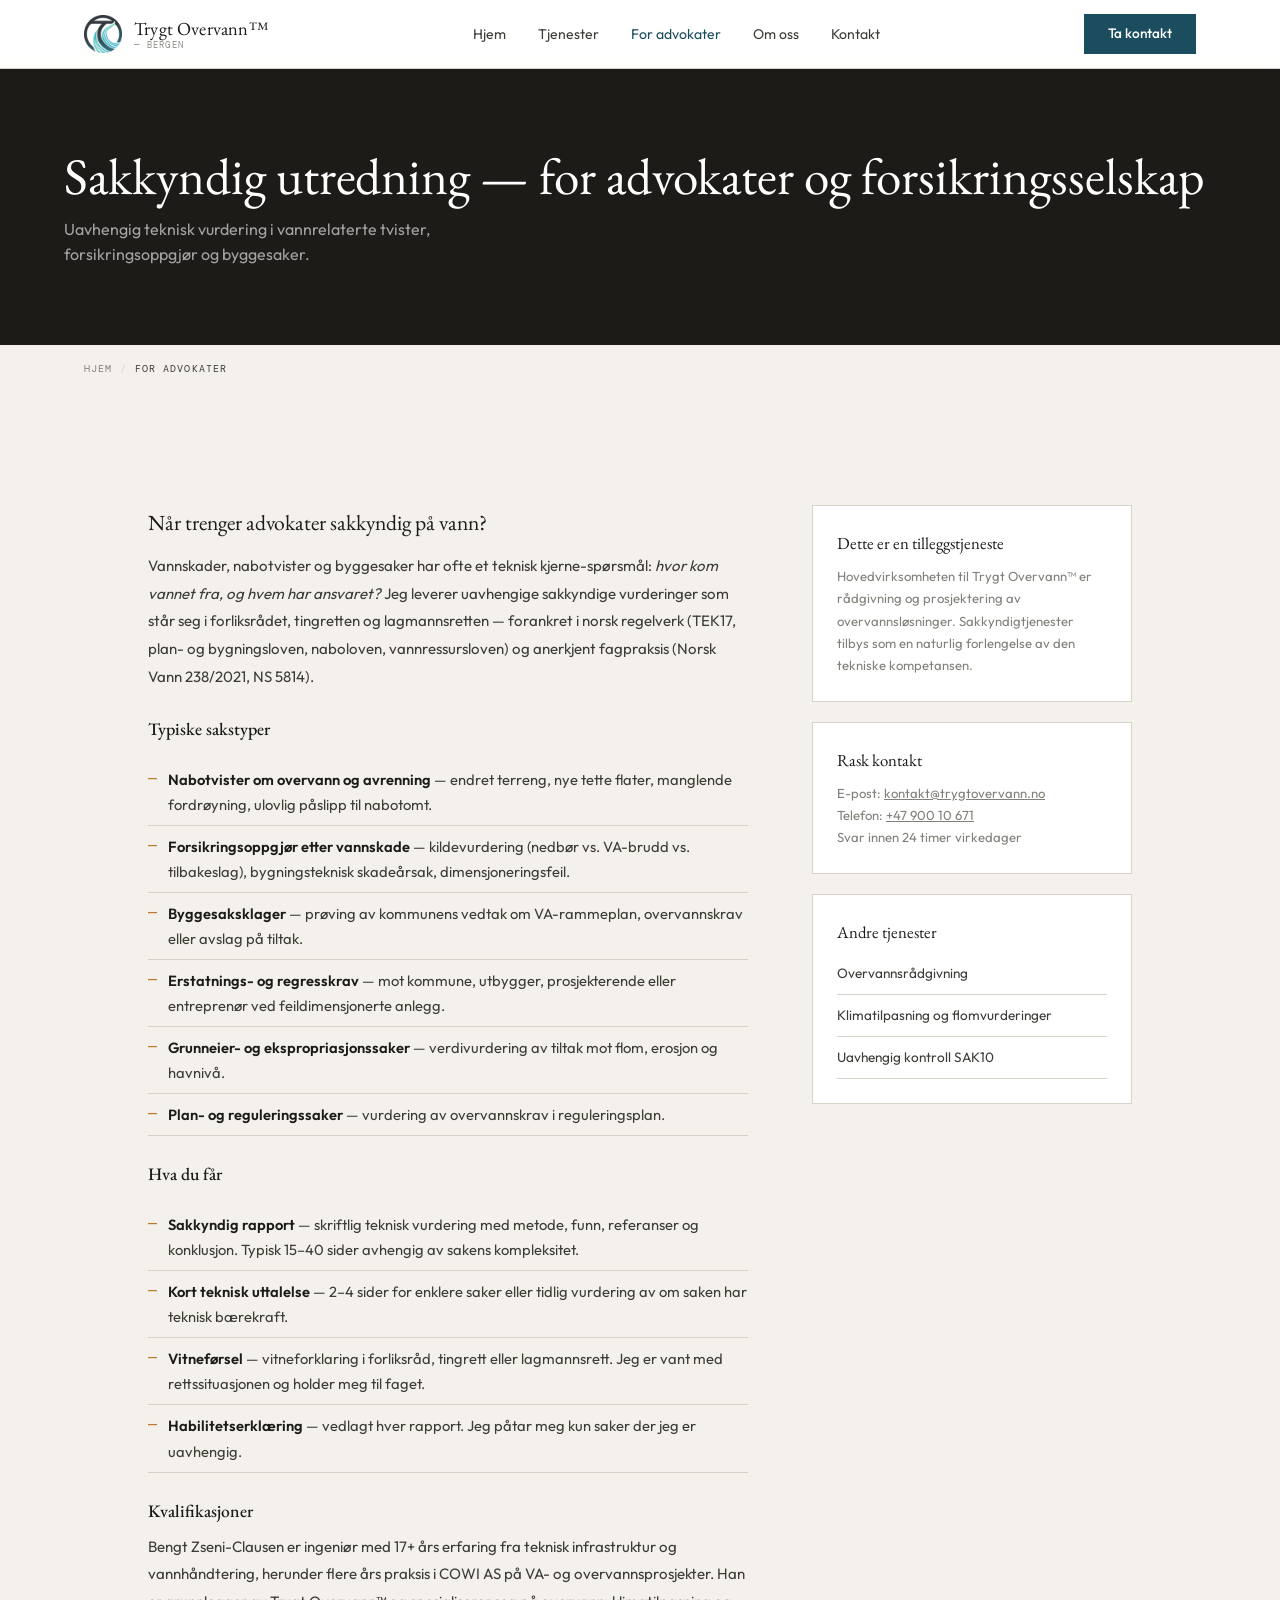
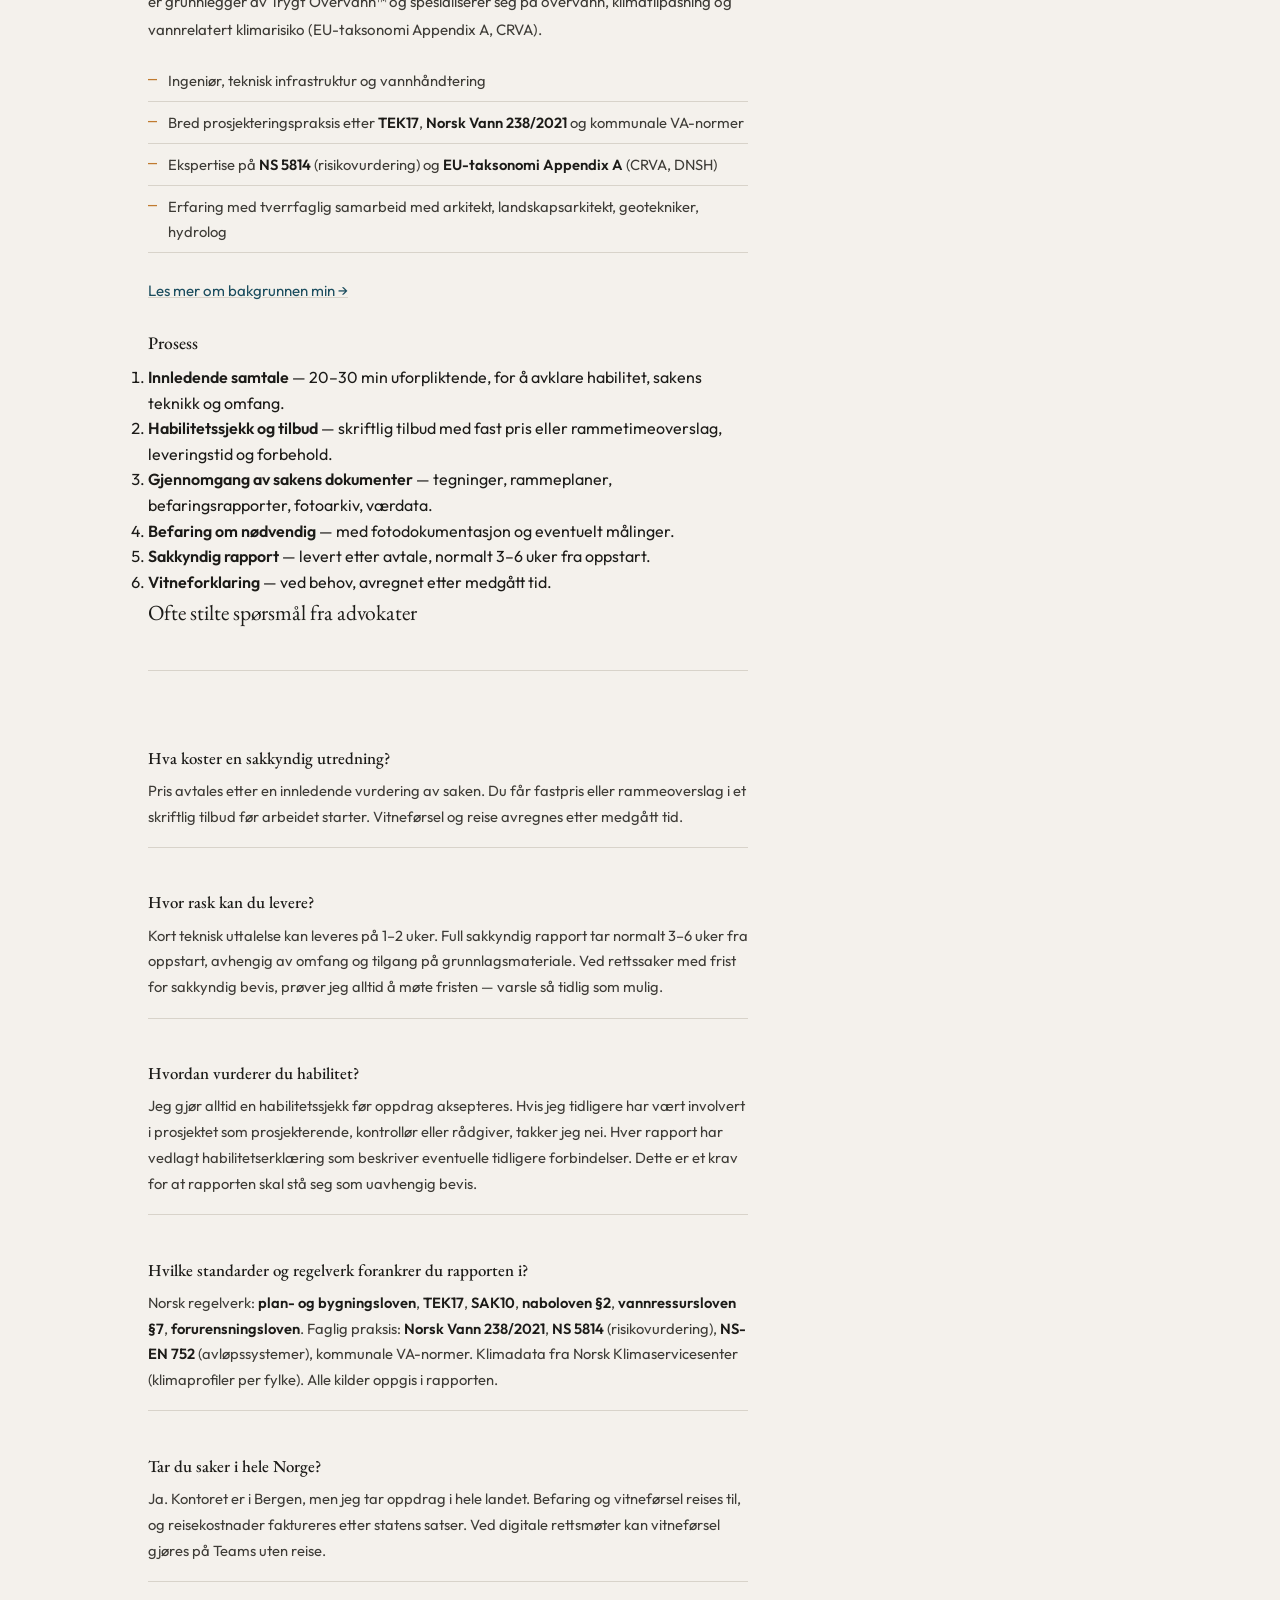
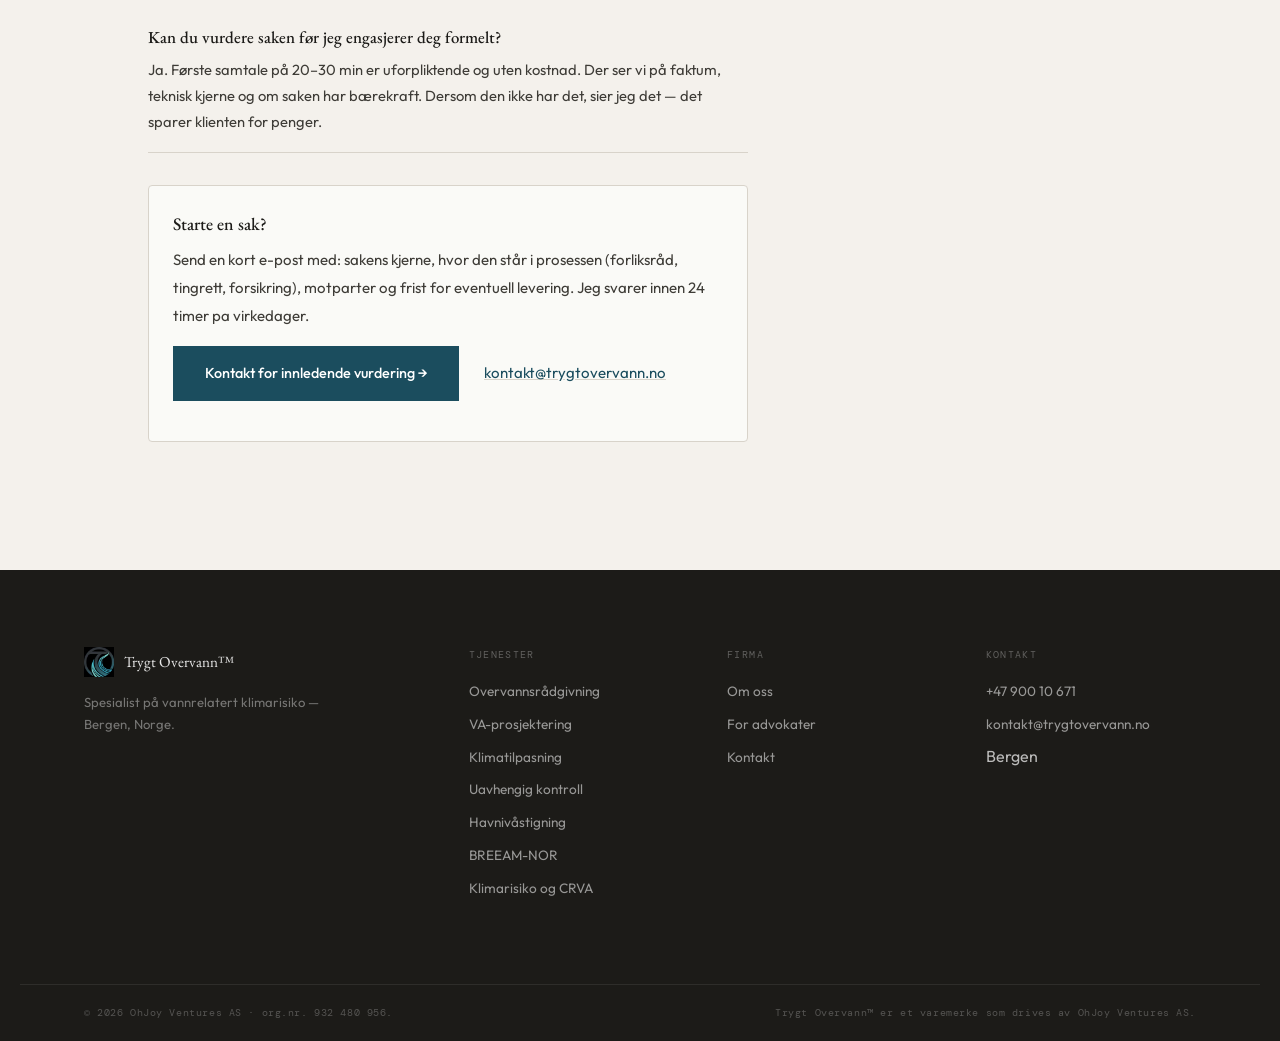
==== commit a4294372: "Synlig logo i toppmenyen, forsiden lover ikke «ferdig byggesak» Logoen hadde svart bakgrunn innbakt," ====
--- a/for-advokater/index.html
+++ b/for-advokater/index.html
@@ -257,7 +257,7 @@
 "@id": "https://trygtovervann.no/#organization"
 },
 "datePublished": "2026-04-18",
-"dateModified": "2026-09-14",
+"dateModified": "2026-09-29",
 "inLanguage": "nb-NO"
 }</script>
 </head>
@@ -265,7 +265,7 @@
 <nav class="nav" id="mainNav" aria-label="Hovedmeny">
   <div class="nav-inner">
     <a class="nav-brand" href="/" aria-label="Trygt Overvann™ &mdash; forside">
-      <img class="nav-logo" src="/assets/logo-96.webp" alt="" width="38" height="38" loading="eager" decoding="async">
+      <img class="nav-logo" src="/assets/logo-lys-96.webp" alt="" width="38" height="38" loading="eager" decoding="async">
       <div class="nav-name">Trygt Overvann™ <small>&mdash; Bergen</small></div>
     </a>
     <ul class="nav-links">
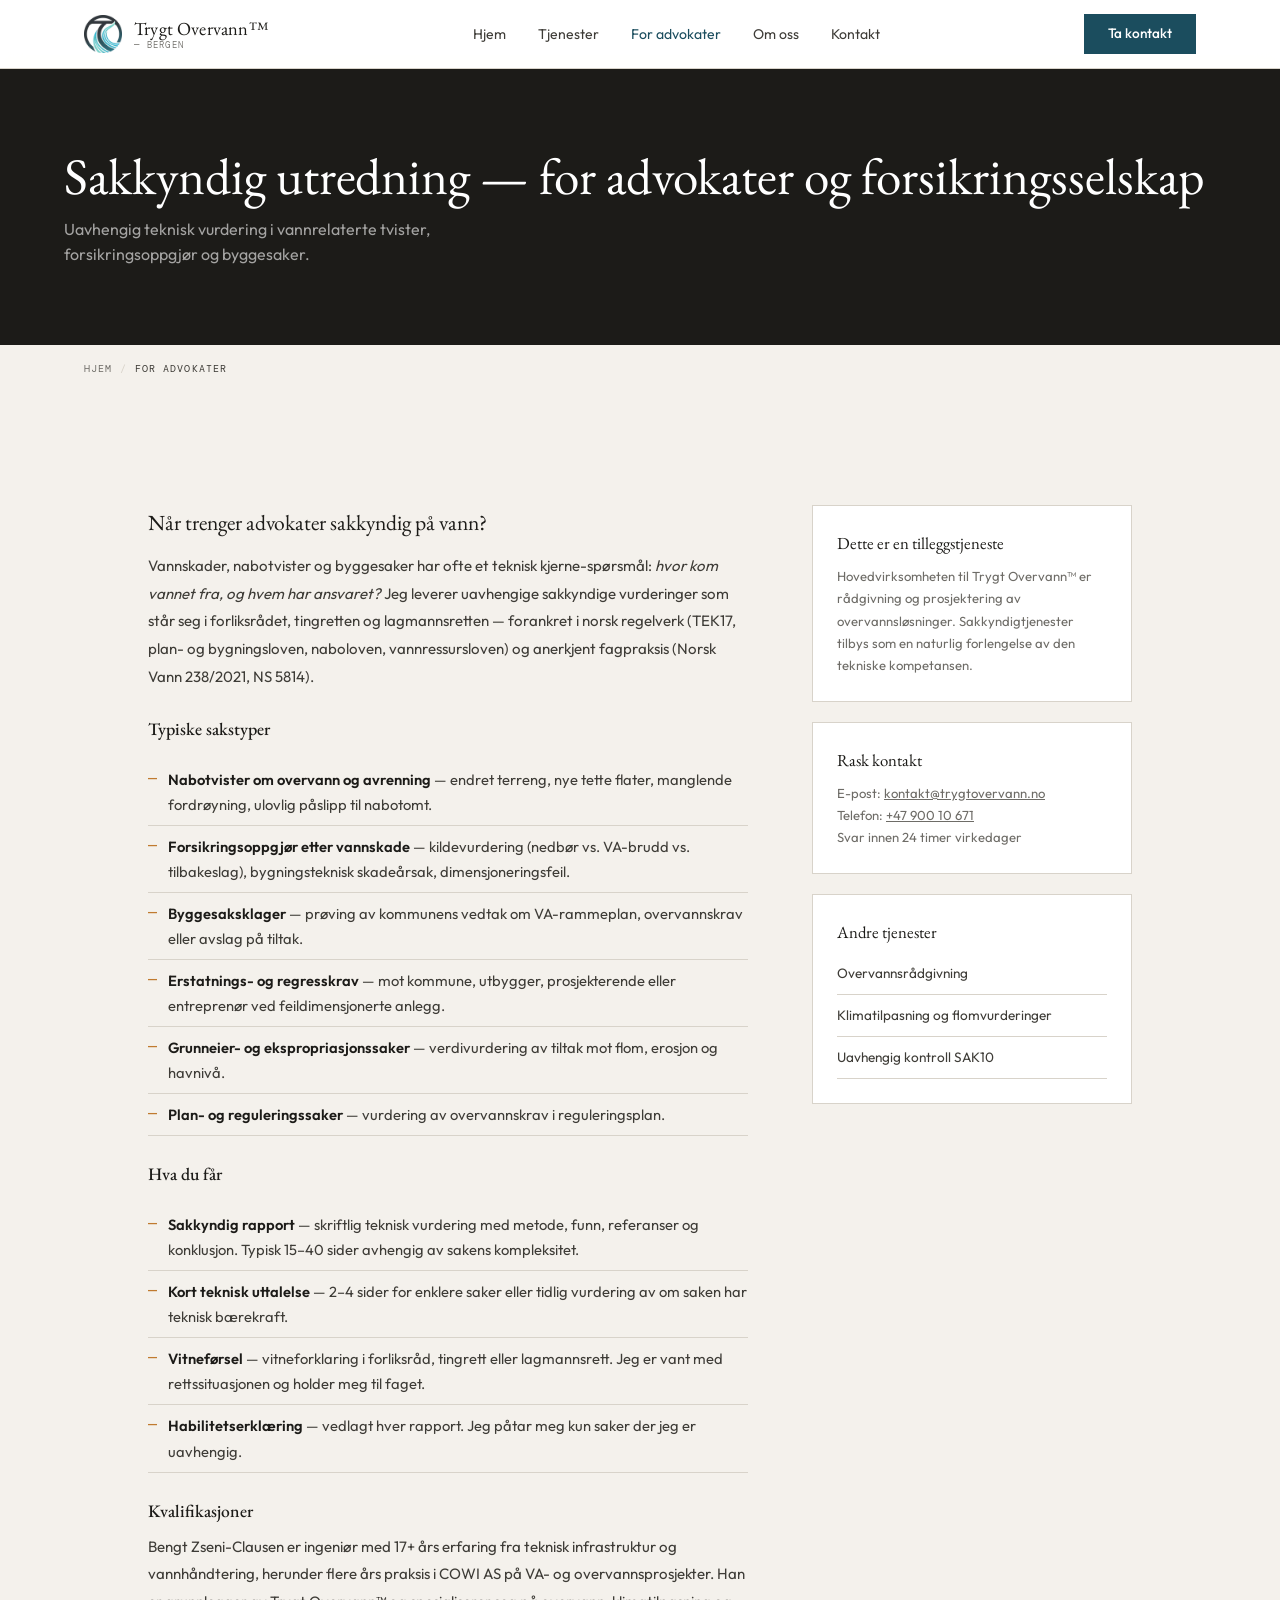
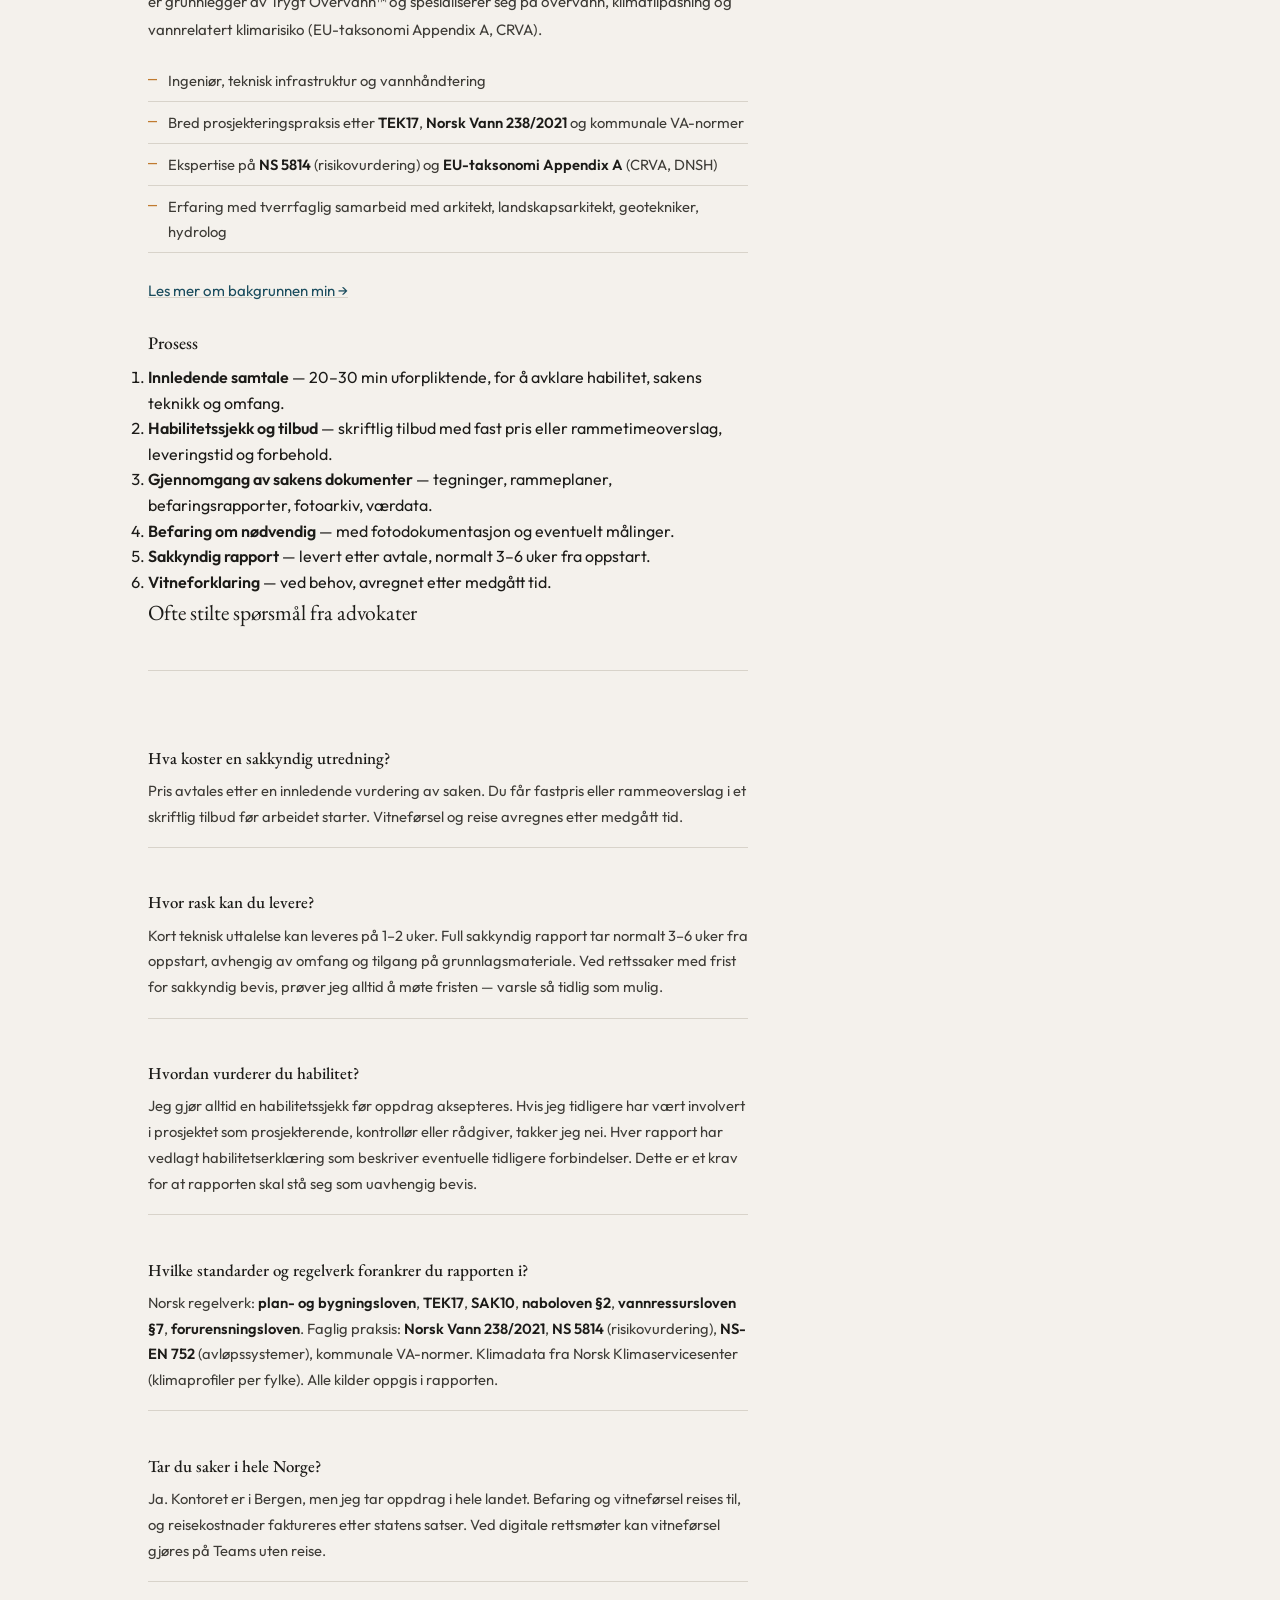
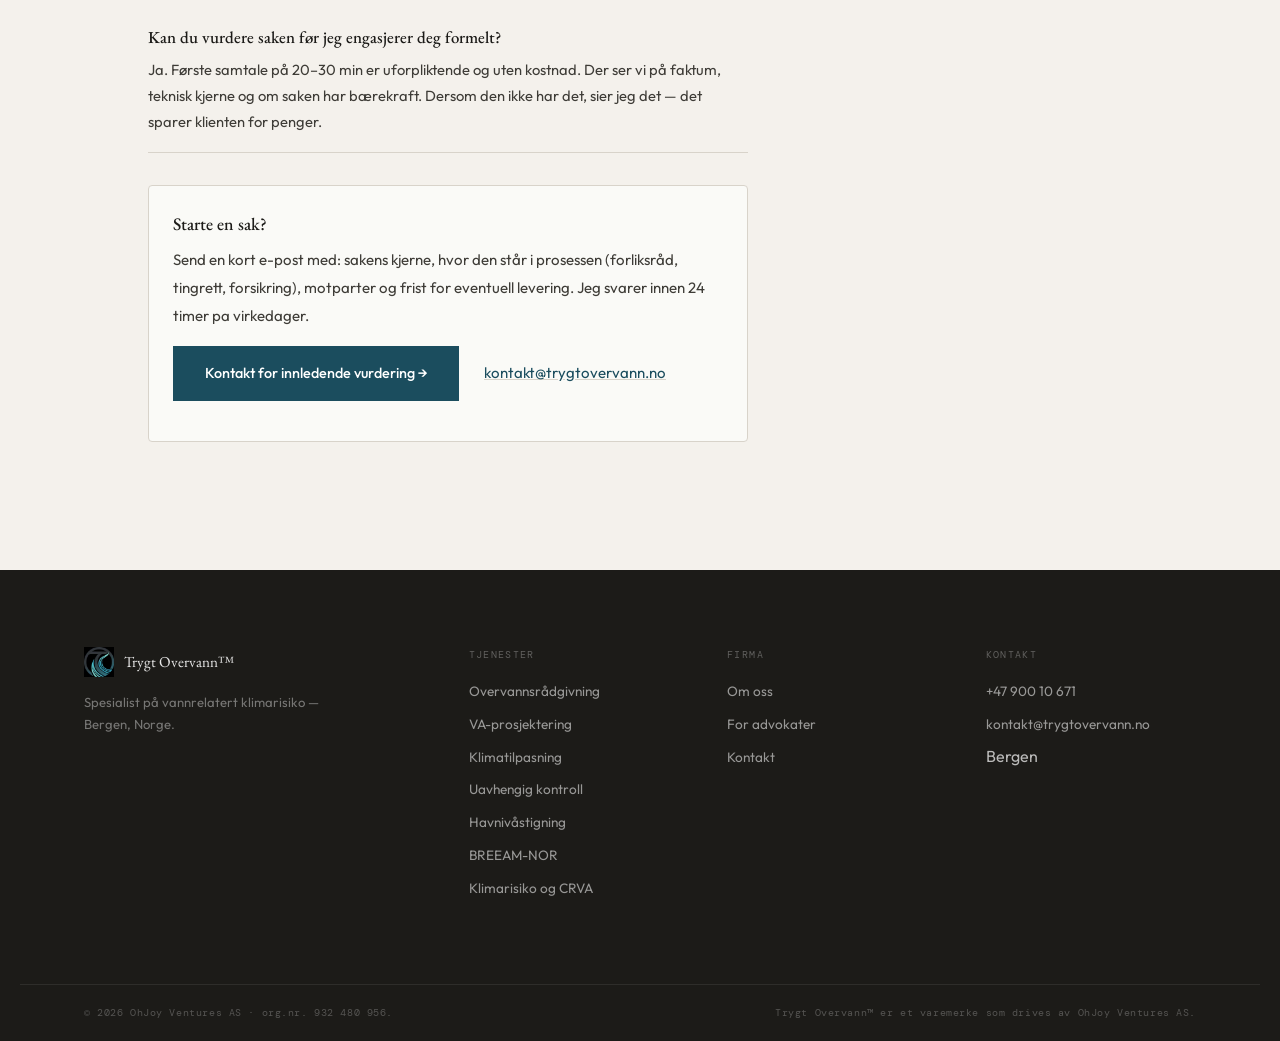
==== commit 4f777a6b: "Kontrast: tre tekstfarger løftet over WCAG AA --ink3 #82807a -> #6e6c67 (3,51 -> 4,66 på papir), ny " ====
--- a/for-advokater/index.html
+++ b/for-advokater/index.html
@@ -24,13 +24,13 @@
 <meta name="twitter:image:alt" content="Sjøvann mot bryggekanten i Bergen">
 <meta name="robots" content="index,follow,max-image-preview:large">
 <meta name="author" content="Bengt Zseni-Clausen, Trygt Overvann™">
-<link rel="icon" type="image/png" href="/favicon.png">
-<link rel="apple-touch-icon" href="/apple-touch-icon.png">
+<link rel="icon" type="image/png" href="/favicon.png?v=20260929">
+<link rel="apple-touch-icon" href="/apple-touch-icon.png?v=20260929">
 <link rel="preconnect" href="https://fonts.googleapis.com">
 <link rel="preconnect" href="https://fonts.gstatic.com" crossorigin>
-<link rel="preload" href="/assets/styles.css?v=20260914a" as="style">
+<link rel="preload" href="/assets/styles.css?v=20260929a" as="style">
 <link href="https://fonts.googleapis.com/css2?family=EB+Garamond:ital,wght@0,400;0,500;1,400&family=Outfit:wght@300;400;500;600&family=DM+Mono:wght@300;400&display=swap" rel="stylesheet">
-<link rel="stylesheet" href="/assets/styles.css?v=20260914a">
+<link rel="stylesheet" href="/assets/styles.css?v=20260929a">
 <script type="application/ld+json">{
 "@context": "https://schema.org",
 "@type": [
@@ -44,8 +44,8 @@
 "Trygt Overvann"
 ],
 "url": "https://trygtovervann.no",
-"logo": "https://trygtovervann.no/assets/logo.jpg",
-"image": "https://trygtovervann.no/assets/logo.jpg",
+"logo": "https://trygtovervann.no/assets/logo-lys.jpg",
+"image": "https://trygtovervann.no/assets/logo-lys.jpg",
 "description": "Spesialist på vannrelatert klimarisiko. Uavhengig rådgivning innen overvann, VA, klimatilpasning og sakkyndig utredning.",
 "telephone": "+4790010671",
 "email": "kontakt@trygtovervann.no",
--- a/assets/styles.css
+++ b/assets/styles.css
@@ -2,8 +2,8 @@
 *,*::before,*::after{box-sizing:border-box;margin:0;padding:0}
 html{font-size:16px;scroll-behavior:smooth}
 :root{
-  --paper:#f4f1ec;--white:#ffffff;--ink:#1c1b18;--ink2:#3e3c37;--ink3:#82807a;
-  --rule:#d8d3ca;--petro:#1b4d5e;--petro2:#26697d;--amber:#c07a2f;
+  --paper:#f4f1ec;--white:#ffffff;--ink:#1c1b18;--ink2:#3e3c37;--ink3:#6e6c67;
+  --rule:#d8d3ca;--petro:#1b4d5e;--petro2:#26697d;--amber:#c07a2f;--amber-tekst:#986025;--amber-lys:#deae7a;
   --serif:'EB Garamond',Georgia,serif;--sans:'Outfit',system-ui,sans-serif;
   --mono:'DM Mono',monospace;--max:1240px;--pad:clamp(1.25rem,5vw,4rem);
 }
@@ -61,7 +61,7 @@
 .services-band{background:var(--white);padding:clamp(4rem,8vw,7rem) 0}
 .services-band .inner{max-width:var(--max);margin:0 auto;padding:0 var(--pad)}
 .section-head{display:flex;justify-content:space-between;align-items:baseline;margin-bottom:clamp(2rem,4vw,3.5rem);padding-bottom:1rem;border-bottom:1px solid var(--rule)}
-.section-eyebrow{font-family:var(--mono);font-size:.65rem;letter-spacing:.18em;text-transform:uppercase;color:var(--amber)}
+.section-eyebrow{font-family:var(--mono);font-size:.65rem;letter-spacing:.18em;text-transform:uppercase;color:var(--amber-tekst)}
 .section-title{font-family:var(--serif);font-size:clamp(1.6rem,3vw,2.4rem);font-weight:400;color:var(--ink);margin-top:.4rem}
 .section-link{font-family:var(--mono);font-size:.68rem;letter-spacing:.1em;text-transform:uppercase;color:var(--petro);text-decoration:none;cursor:pointer;transition:color .2s;border-bottom:1px solid var(--rule);padding-bottom:2px}
 .section-link:hover{color:var(--ink);border-color:var(--ink)}
@@ -90,7 +90,7 @@
 .split-about{display:grid;grid-template-columns:1fr 1fr;min-height:540px}
 .split-img{display:block;width:100%;height:100%;object-fit:cover;object-position:center;min-height:420px}
 .split-content{background:var(--ink);padding:clamp(3rem,7vw,6rem) clamp(2rem,5vw,4.5rem);display:flex;flex-direction:column;justify-content:center}
-.split-eyebrow{font-family:var(--mono);font-size:.65rem;letter-spacing:.18em;text-transform:uppercase;color:var(--amber);margin-bottom:1.5rem}
+.split-eyebrow{font-family:var(--mono);font-size:.65rem;letter-spacing:.18em;text-transform:uppercase;color:var(--amber-lys);margin-bottom:1.5rem}
 .split-heading{font-family:var(--serif);font-size:clamp(1.6rem,3vw,2.4rem);font-weight:400;color:#fff;line-height:1.3;margin-bottom:1.25rem}
 .split-text{font-size:.95rem;color:rgba(255,255,255,.65);line-height:1.85;margin-bottom:1.75rem;max-width:400px}
 .split-stats{display:grid;grid-template-columns:1fr 1fr;gap:1px;background:rgba(255,255,255,.1);border-top:1px solid rgba(255,255,255,.1);padding-top:1px;margin-top:.5rem}
@@ -235,7 +235,7 @@
 /* CONTACT */
 .contact-grid{display:grid;grid-template-columns:1fr 1.3fr;gap:clamp(2rem,5vw,5rem)}
 .contact-block{margin-bottom:2rem}
-.c-label{font-family:var(--mono);font-size:.6rem;letter-spacing:.14em;text-transform:uppercase;color:var(--amber);margin-bottom:.4rem;font-weight:400}
+.c-label{font-family:var(--mono);font-size:.6rem;letter-spacing:.14em;text-transform:uppercase;color:var(--amber-tekst);margin-bottom:.4rem;font-weight:400}
 .c-value{font-family:var(--serif);font-size:1.1rem;color:var(--ink);line-height:1.6}
 .c-value a{color:var(--ink);text-decoration:none;transition:color .2s}
 .c-value a:hover{color:var(--petro)}
--- a/assets/styles.css
+++ b/assets/styles.css
@@ -2,8 +2,8 @@
 *,*::before,*::after{box-sizing:border-box;margin:0;padding:0}
 html{font-size:16px;scroll-behavior:smooth}
 :root{
-  --paper:#f4f1ec;--white:#ffffff;--ink:#1c1b18;--ink2:#3e3c37;--ink3:#82807a;
-  --rule:#d8d3ca;--petro:#1b4d5e;--petro2:#26697d;--amber:#c07a2f;
+  --paper:#f4f1ec;--white:#ffffff;--ink:#1c1b18;--ink2:#3e3c37;--ink3:#6e6c67;
+  --rule:#d8d3ca;--petro:#1b4d5e;--petro2:#26697d;--amber:#c07a2f;--amber-tekst:#986025;--amber-lys:#deae7a;
   --serif:'EB Garamond',Georgia,serif;--sans:'Outfit',system-ui,sans-serif;
   --mono:'DM Mono',monospace;--max:1240px;--pad:clamp(1.25rem,5vw,4rem);
 }
@@ -61,7 +61,7 @@
 .services-band{background:var(--white);padding:clamp(4rem,8vw,7rem) 0}
 .services-band .inner{max-width:var(--max);margin:0 auto;padding:0 var(--pad)}
 .section-head{display:flex;justify-content:space-between;align-items:baseline;margin-bottom:clamp(2rem,4vw,3.5rem);padding-bottom:1rem;border-bottom:1px solid var(--rule)}
-.section-eyebrow{font-family:var(--mono);font-size:.65rem;letter-spacing:.18em;text-transform:uppercase;color:var(--amber)}
+.section-eyebrow{font-family:var(--mono);font-size:.65rem;letter-spacing:.18em;text-transform:uppercase;color:var(--amber-tekst)}
 .section-title{font-family:var(--serif);font-size:clamp(1.6rem,3vw,2.4rem);font-weight:400;color:var(--ink);margin-top:.4rem}
 .section-link{font-family:var(--mono);font-size:.68rem;letter-spacing:.1em;text-transform:uppercase;color:var(--petro);text-decoration:none;cursor:pointer;transition:color .2s;border-bottom:1px solid var(--rule);padding-bottom:2px}
 .section-link:hover{color:var(--ink);border-color:var(--ink)}
@@ -90,7 +90,7 @@
 .split-about{display:grid;grid-template-columns:1fr 1fr;min-height:540px}
 .split-img{display:block;width:100%;height:100%;object-fit:cover;object-position:center;min-height:420px}
 .split-content{background:var(--ink);padding:clamp(3rem,7vw,6rem) clamp(2rem,5vw,4.5rem);display:flex;flex-direction:column;justify-content:center}
-.split-eyebrow{font-family:var(--mono);font-size:.65rem;letter-spacing:.18em;text-transform:uppercase;color:var(--amber);margin-bottom:1.5rem}
+.split-eyebrow{font-family:var(--mono);font-size:.65rem;letter-spacing:.18em;text-transform:uppercase;color:var(--amber-lys);margin-bottom:1.5rem}
 .split-heading{font-family:var(--serif);font-size:clamp(1.6rem,3vw,2.4rem);font-weight:400;color:#fff;line-height:1.3;margin-bottom:1.25rem}
 .split-text{font-size:.95rem;color:rgba(255,255,255,.65);line-height:1.85;margin-bottom:1.75rem;max-width:400px}
 .split-stats{display:grid;grid-template-columns:1fr 1fr;gap:1px;background:rgba(255,255,255,.1);border-top:1px solid rgba(255,255,255,.1);padding-top:1px;margin-top:.5rem}
@@ -235,7 +235,7 @@
 /* CONTACT */
 .contact-grid{display:grid;grid-template-columns:1fr 1.3fr;gap:clamp(2rem,5vw,5rem)}
 .contact-block{margin-bottom:2rem}
-.c-label{font-family:var(--mono);font-size:.6rem;letter-spacing:.14em;text-transform:uppercase;color:var(--amber);margin-bottom:.4rem;font-weight:400}
+.c-label{font-family:var(--mono);font-size:.6rem;letter-spacing:.14em;text-transform:uppercase;color:var(--amber-tekst);margin-bottom:.4rem;font-weight:400}
 .c-value{font-family:var(--serif);font-size:1.1rem;color:var(--ink);line-height:1.6}
 .c-value a{color:var(--ink);text-decoration:none;transition:color .2s}
 .c-value a:hover{color:var(--petro)}
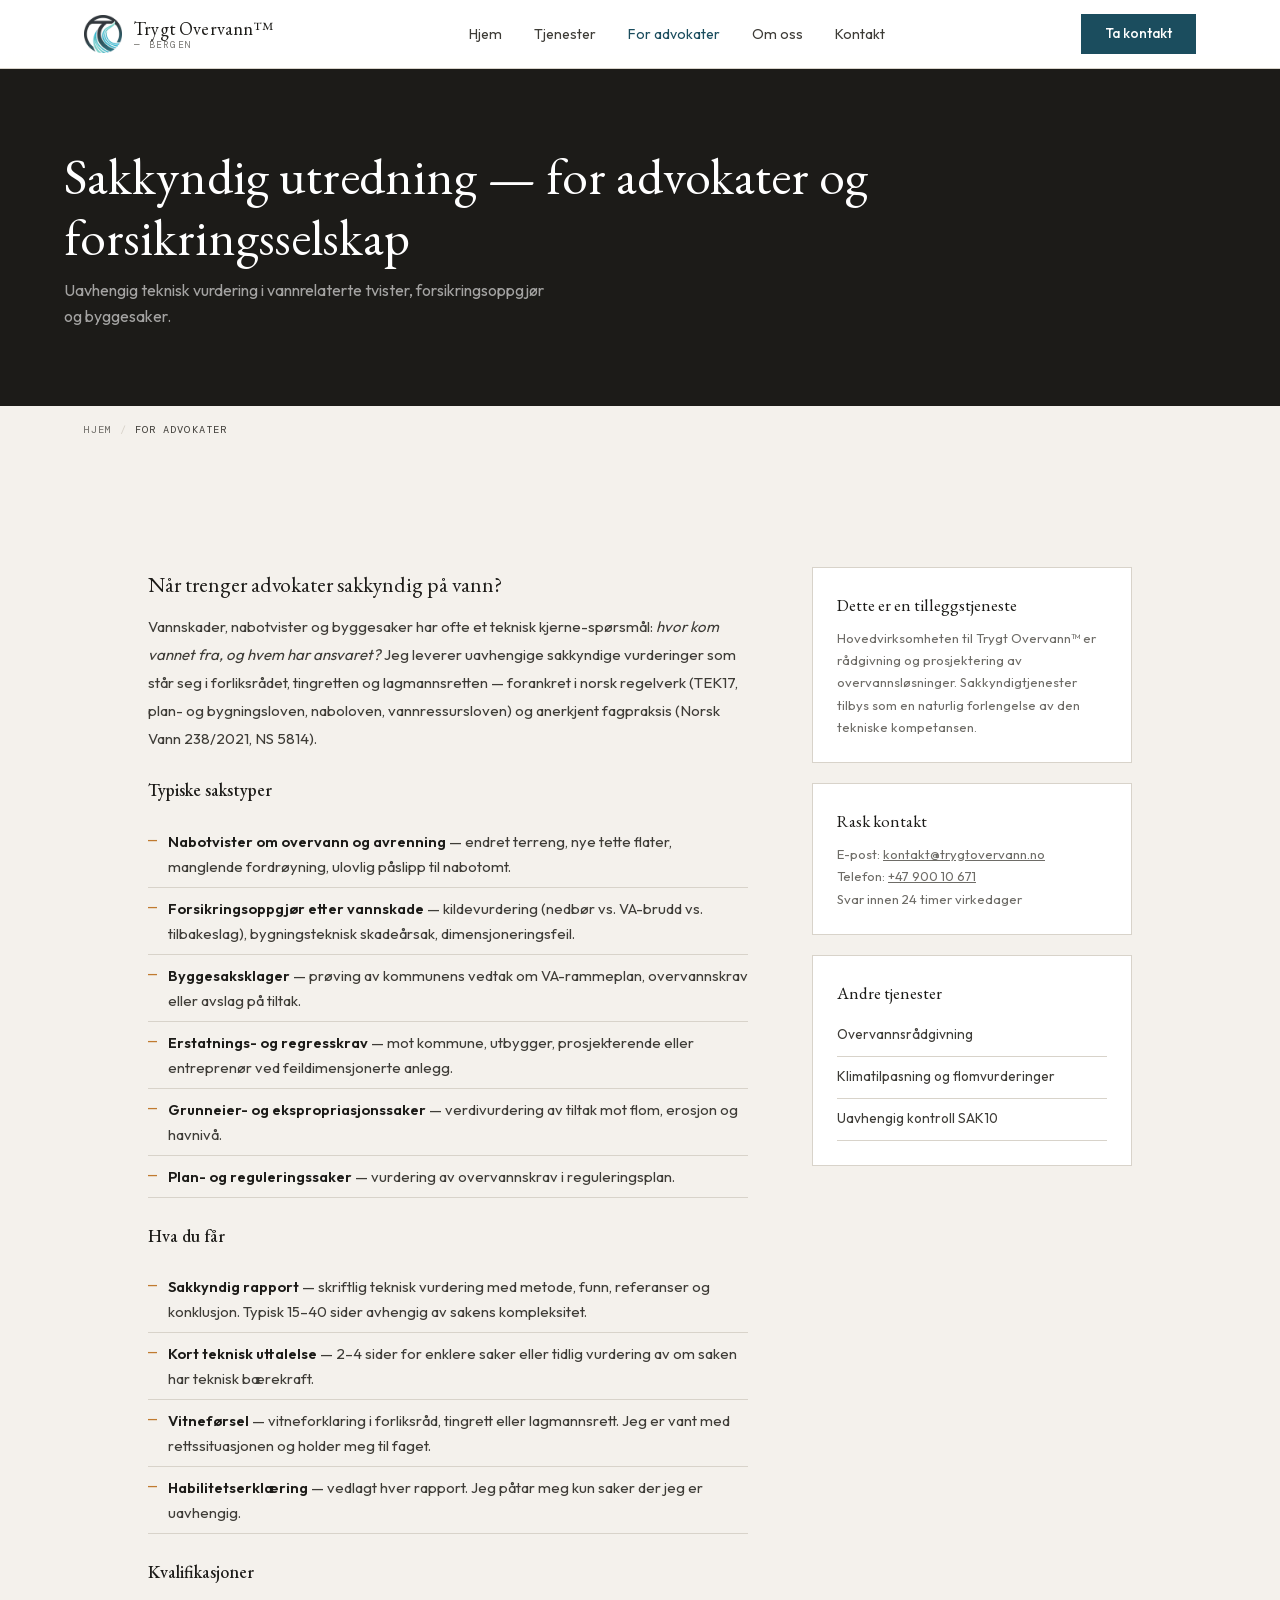
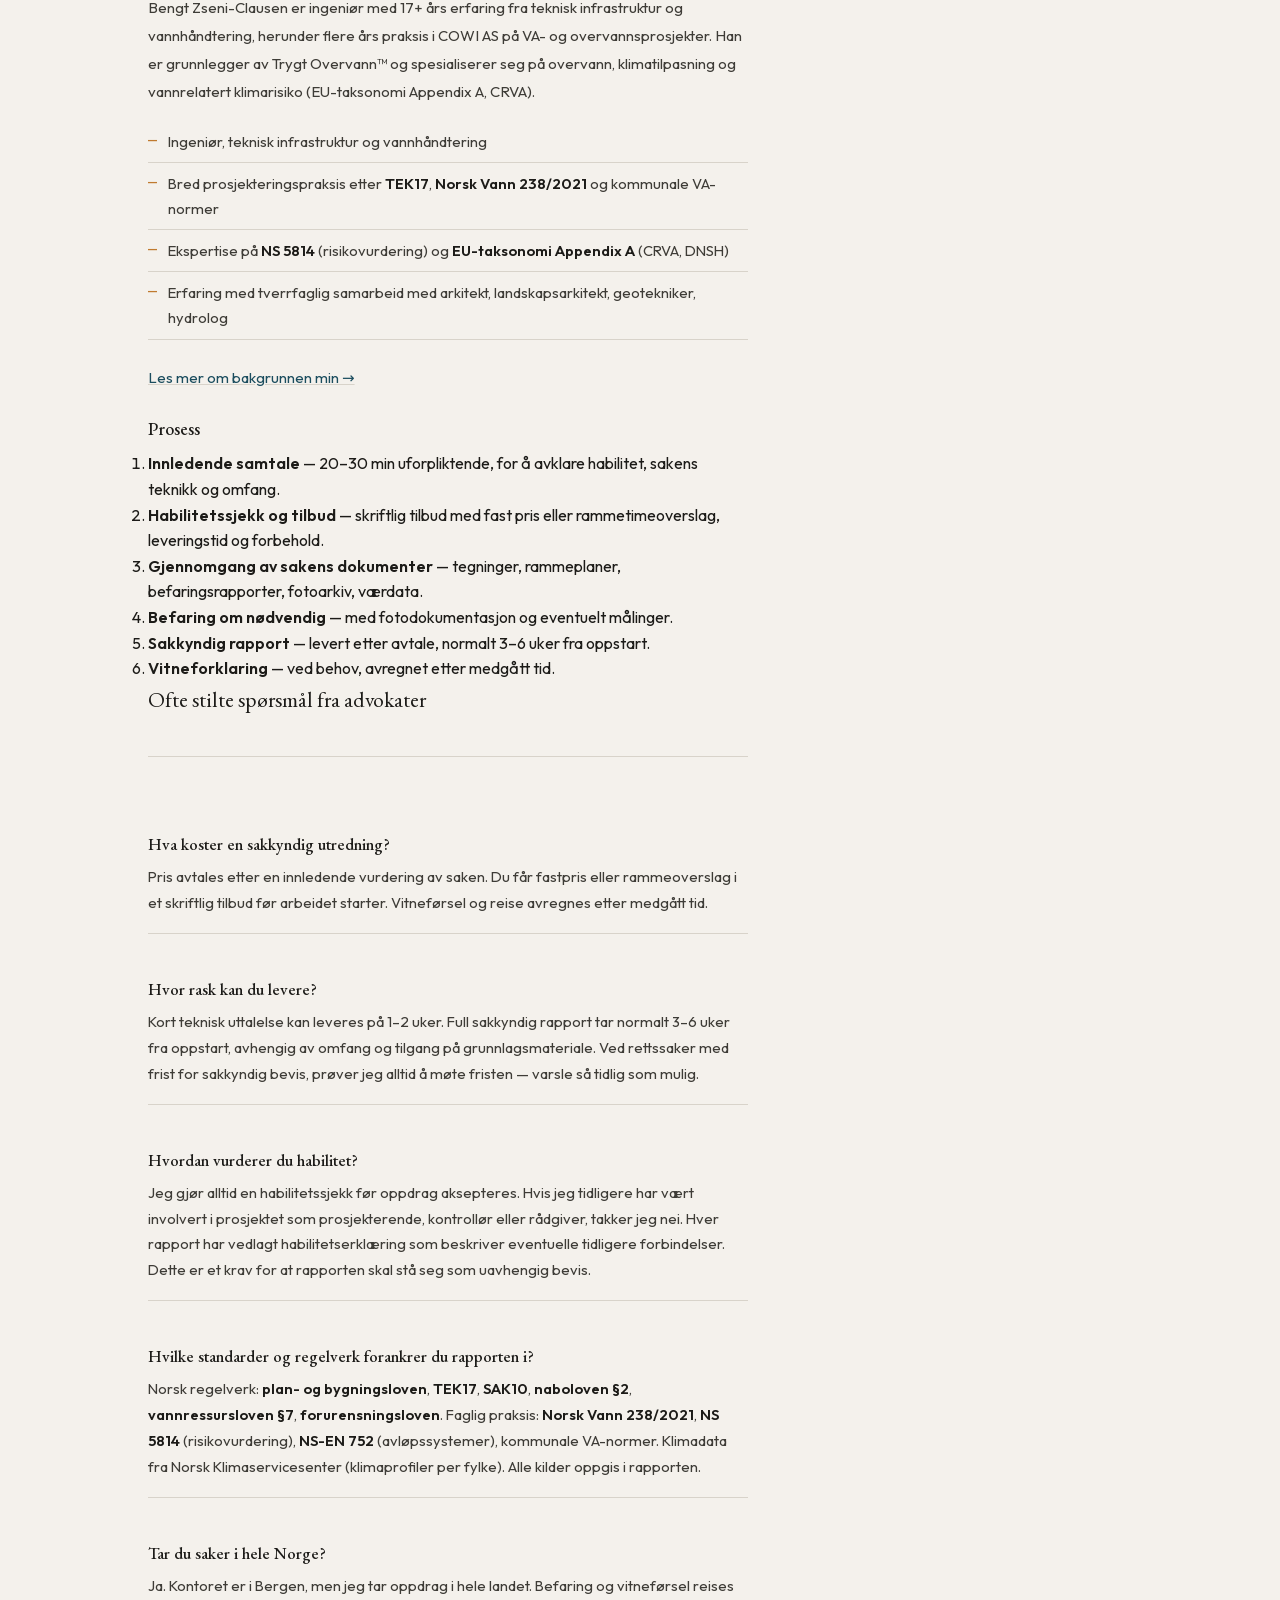
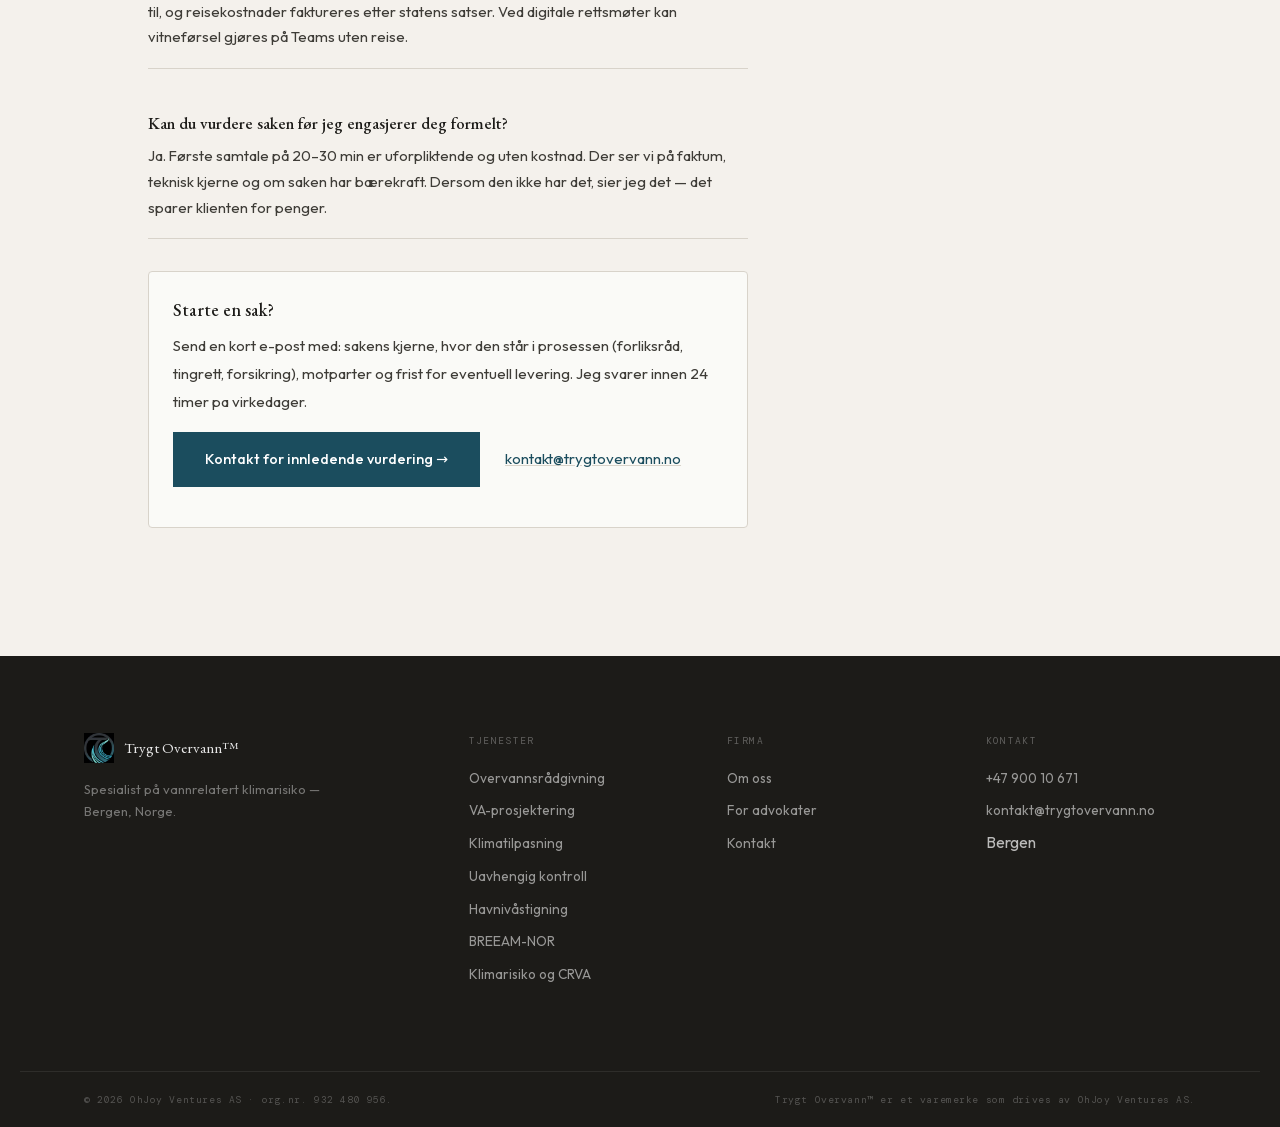
==== commit 715f05a1: "Skrifter på eget domene, automatiske versjonsnumre, trygg deploy - Google Fonts erstattet av egne wo" ====
--- a/for-advokater/index.html
+++ b/for-advokater/index.html
@@ -24,13 +24,10 @@
 <meta name="twitter:image:alt" content="Sjøvann mot bryggekanten i Bergen">
 <meta name="robots" content="index,follow,max-image-preview:large">
 <meta name="author" content="Bengt Zseni-Clausen, Trygt Overvann™">
-<link rel="icon" type="image/png" href="/favicon.png?v=20260929">
-<link rel="apple-touch-icon" href="/apple-touch-icon.png?v=20260929">
-<link rel="preconnect" href="https://fonts.googleapis.com">
-<link rel="preconnect" href="https://fonts.gstatic.com" crossorigin>
-<link rel="preload" href="/assets/styles.css?v=20260929a" as="style">
-<link href="https://fonts.googleapis.com/css2?family=EB+Garamond:ital,wght@0,400;0,500;1,400&family=Outfit:wght@300;400;500;600&family=DM+Mono:wght@300;400&display=swap" rel="stylesheet">
-<link rel="stylesheet" href="/assets/styles.css?v=20260929a">
+<link rel="icon" type="image/png" href="/favicon.png?v=1a9b02e0c6">
+<link rel="apple-touch-icon" href="/apple-touch-icon.png?v=725f9f40fa">
+<link rel="preload" href="/assets/styles.css?v=396bb9f910" as="style">
+<link rel="stylesheet" href="/assets/styles.css?v=396bb9f910">
 <script type="application/ld+json">{
 "@context": "https://schema.org",
 "@type": [
@@ -449,5 +446,5 @@
     <span>Trygt Overvann™ er et varemerke som drives av OhJoy Ventures AS.</span>
   </div>
 </footer>
-<script src="/assets/nav.js" defer></script>
+<script src="/assets/nav.js?v=9a915a98a6" defer></script>
 </body></html>
--- a/assets/styles.css
+++ b/assets/styles.css
@@ -1,4 +1,15 @@
 /* Trygt Overvann™ — delt stilark for multi-page nettside */
+/* Skriftene ligger på eget domene (assets/fonts/, SIL OFL 1.1) — ikke hos Google, så besøkendes IP ikke sendes dit. Kun latin + latin-ext. */
+@font-face{font-family:'DM Mono';font-style:normal;font-weight:300;font-display:swap;src:url(/assets/fonts/dm-mono-300-latin-ext.woff2) format('woff2');unicode-range:U+0100-02BA, U+02BD-02C5, U+02C7-02CC, U+02CE-02D7, U+02DD-02FF, U+0304, U+0308, U+0329, U+1D00-1DBF, U+1E00-1E9F, U+1EF2-1EFF, U+2020, U+20A0-20AB, U+20AD-20C0, U+2113, U+2C60-2C7F, U+A720-A7FF}
+@font-face{font-family:'DM Mono';font-style:normal;font-weight:300;font-display:swap;src:url(/assets/fonts/dm-mono-300-latin.woff2) format('woff2');unicode-range:U+0000-00FF, U+0131, U+0152-0153, U+02BB-02BC, U+02C6, U+02DA, U+02DC, U+0304, U+0308, U+0329, U+2000-206F, U+20AC, U+2122, U+2191, U+2193, U+2212, U+2215, U+FEFF, U+FFFD}
+@font-face{font-family:'DM Mono';font-style:normal;font-weight:400;font-display:swap;src:url(/assets/fonts/dm-mono-400-latin-ext.woff2) format('woff2');unicode-range:U+0100-02BA, U+02BD-02C5, U+02C7-02CC, U+02CE-02D7, U+02DD-02FF, U+0304, U+0308, U+0329, U+1D00-1DBF, U+1E00-1E9F, U+1EF2-1EFF, U+2020, U+20A0-20AB, U+20AD-20C0, U+2113, U+2C60-2C7F, U+A720-A7FF}
+@font-face{font-family:'DM Mono';font-style:normal;font-weight:400;font-display:swap;src:url(/assets/fonts/dm-mono-400-latin.woff2) format('woff2');unicode-range:U+0000-00FF, U+0131, U+0152-0153, U+02BB-02BC, U+02C6, U+02DA, U+02DC, U+0304, U+0308, U+0329, U+2000-206F, U+20AC, U+2122, U+2191, U+2193, U+2212, U+2215, U+FEFF, U+FFFD}
+@font-face{font-family:'EB Garamond';font-style:italic;font-weight:400;font-display:swap;src:url(/assets/fonts/eb-garamond-italic-latin-ext.woff2) format('woff2');unicode-range:U+0100-02BA, U+02BD-02C5, U+02C7-02CC, U+02CE-02D7, U+02DD-02FF, U+0304, U+0308, U+0329, U+1D00-1DBF, U+1E00-1E9F, U+1EF2-1EFF, U+2020, U+20A0-20AB, U+20AD-20C0, U+2113, U+2C60-2C7F, U+A720-A7FF}
+@font-face{font-family:'EB Garamond';font-style:italic;font-weight:400;font-display:swap;src:url(/assets/fonts/eb-garamond-italic-latin.woff2) format('woff2');unicode-range:U+0000-00FF, U+0131, U+0152-0153, U+02BB-02BC, U+02C6, U+02DA, U+02DC, U+0304, U+0308, U+0329, U+2000-206F, U+20AC, U+2122, U+2191, U+2193, U+2212, U+2215, U+FEFF, U+FFFD}
+@font-face{font-family:'EB Garamond';font-style:normal;font-weight:400 500;font-display:swap;src:url(/assets/fonts/eb-garamond-latin-ext.woff2) format('woff2');unicode-range:U+0100-02BA, U+02BD-02C5, U+02C7-02CC, U+02CE-02D7, U+02DD-02FF, U+0304, U+0308, U+0329, U+1D00-1DBF, U+1E00-1E9F, U+1EF2-1EFF, U+2020, U+20A0-20AB, U+20AD-20C0, U+2113, U+2C60-2C7F, U+A720-A7FF}
+@font-face{font-family:'EB Garamond';font-style:normal;font-weight:400 500;font-display:swap;src:url(/assets/fonts/eb-garamond-latin.woff2) format('woff2');unicode-range:U+0000-00FF, U+0131, U+0152-0153, U+02BB-02BC, U+02C6, U+02DA, U+02DC, U+0304, U+0308, U+0329, U+2000-206F, U+20AC, U+2122, U+2191, U+2193, U+2212, U+2215, U+FEFF, U+FFFD}
+@font-face{font-family:'Outfit';font-style:normal;font-weight:300 600;font-display:swap;src:url(/assets/fonts/outfit-latin-ext.woff2) format('woff2');unicode-range:U+0100-02BA, U+02BD-02C5, U+02C7-02CC, U+02CE-02D7, U+02DD-02FF, U+0304, U+0308, U+0329, U+1D00-1DBF, U+1E00-1E9F, U+1EF2-1EFF, U+2020, U+20A0-20AB, U+20AD-20C0, U+2113, U+2C60-2C7F, U+A720-A7FF}
+@font-face{font-family:'Outfit';font-style:normal;font-weight:300 600;font-display:swap;src:url(/assets/fonts/outfit-latin.woff2) format('woff2');unicode-range:U+0000-00FF, U+0131, U+0152-0153, U+02BB-02BC, U+02C6, U+02DA, U+02DC, U+0304, U+0308, U+0329, U+2000-206F, U+20AC, U+2122, U+2191, U+2193, U+2212, U+2215, U+FEFF, U+FFFD}
 *,*::before,*::after{box-sizing:border-box;margin:0;padding:0}
 html{font-size:16px;scroll-behavior:smooth}
 :root{
@@ -83,7 +94,7 @@
 .svc-tags{display:flex;flex-wrap:wrap;gap:.35rem;margin-bottom:1rem}
 .svc-tag{font-family:var(--mono);font-size:.58rem;letter-spacing:.08em;text-transform:uppercase;color:var(--ink3);border:1px solid var(--rule);padding:.18rem .45rem;transition:border-color .2s}
 .svc-card:hover .svc-tag{border-color:var(--petro2);color:var(--petro2)}
-.svc-arr{display:inline-block;font-size:.8rem;color:var(--rule);transition:transform .2s,color .2s}
+.svc-arr{display:inline-block;font-size:.8rem;color:var(--ink3);transition:transform .2s,color .2s}
 .svc-card:hover .svc-arr{transform:translateX(5px);color:var(--petro)}
 
 /* SPLIT-ABOUT */
@@ -205,6 +216,9 @@
    sidestolpen faller ustylet ned under artikkelen. */
 .svc-layout{max-width:var(--max);margin:0 auto;padding:clamp(2.5rem,5vw,4rem) var(--pad);display:grid;grid-template-columns:1fr 320px;gap:clamp(2rem,5vw,4.5rem);align-items:start}
 .aside-block{background:var(--white);border:1px solid var(--rule);padding:1.5rem;margin-bottom:1.25rem}
+/* Stolpen følger med nedover, som kontaktkortet på tjenestesidene — men bare når
+   hele stolpen får plass i vinduet, ellers blir bunnen av den utilgjengelig. */
+@media(min-width:901px) and (min-height:760px){.svc-aside{position:sticky;top:84px}}
 .aside-block h4{font-family:var(--serif);font-size:1.05rem;font-weight:400;color:var(--ink);margin-bottom:.5rem}
 .aside-block p{font-size:.82rem;color:var(--ink3);line-height:1.7;margin:0}
 .aside-list{list-style:none}
--- a/assets/styles.css
+++ b/assets/styles.css
@@ -1,4 +1,15 @@
 /* Trygt Overvann™ — delt stilark for multi-page nettside */
+/* Skriftene ligger på eget domene (assets/fonts/, SIL OFL 1.1) — ikke hos Google, så besøkendes IP ikke sendes dit. Kun latin + latin-ext. */
+@font-face{font-family:'DM Mono';font-style:normal;font-weight:300;font-display:swap;src:url(/assets/fonts/dm-mono-300-latin-ext.woff2) format('woff2');unicode-range:U+0100-02BA, U+02BD-02C5, U+02C7-02CC, U+02CE-02D7, U+02DD-02FF, U+0304, U+0308, U+0329, U+1D00-1DBF, U+1E00-1E9F, U+1EF2-1EFF, U+2020, U+20A0-20AB, U+20AD-20C0, U+2113, U+2C60-2C7F, U+A720-A7FF}
+@font-face{font-family:'DM Mono';font-style:normal;font-weight:300;font-display:swap;src:url(/assets/fonts/dm-mono-300-latin.woff2) format('woff2');unicode-range:U+0000-00FF, U+0131, U+0152-0153, U+02BB-02BC, U+02C6, U+02DA, U+02DC, U+0304, U+0308, U+0329, U+2000-206F, U+20AC, U+2122, U+2191, U+2193, U+2212, U+2215, U+FEFF, U+FFFD}
+@font-face{font-family:'DM Mono';font-style:normal;font-weight:400;font-display:swap;src:url(/assets/fonts/dm-mono-400-latin-ext.woff2) format('woff2');unicode-range:U+0100-02BA, U+02BD-02C5, U+02C7-02CC, U+02CE-02D7, U+02DD-02FF, U+0304, U+0308, U+0329, U+1D00-1DBF, U+1E00-1E9F, U+1EF2-1EFF, U+2020, U+20A0-20AB, U+20AD-20C0, U+2113, U+2C60-2C7F, U+A720-A7FF}
+@font-face{font-family:'DM Mono';font-style:normal;font-weight:400;font-display:swap;src:url(/assets/fonts/dm-mono-400-latin.woff2) format('woff2');unicode-range:U+0000-00FF, U+0131, U+0152-0153, U+02BB-02BC, U+02C6, U+02DA, U+02DC, U+0304, U+0308, U+0329, U+2000-206F, U+20AC, U+2122, U+2191, U+2193, U+2212, U+2215, U+FEFF, U+FFFD}
+@font-face{font-family:'EB Garamond';font-style:italic;font-weight:400;font-display:swap;src:url(/assets/fonts/eb-garamond-italic-latin-ext.woff2) format('woff2');unicode-range:U+0100-02BA, U+02BD-02C5, U+02C7-02CC, U+02CE-02D7, U+02DD-02FF, U+0304, U+0308, U+0329, U+1D00-1DBF, U+1E00-1E9F, U+1EF2-1EFF, U+2020, U+20A0-20AB, U+20AD-20C0, U+2113, U+2C60-2C7F, U+A720-A7FF}
+@font-face{font-family:'EB Garamond';font-style:italic;font-weight:400;font-display:swap;src:url(/assets/fonts/eb-garamond-italic-latin.woff2) format('woff2');unicode-range:U+0000-00FF, U+0131, U+0152-0153, U+02BB-02BC, U+02C6, U+02DA, U+02DC, U+0304, U+0308, U+0329, U+2000-206F, U+20AC, U+2122, U+2191, U+2193, U+2212, U+2215, U+FEFF, U+FFFD}
+@font-face{font-family:'EB Garamond';font-style:normal;font-weight:400 500;font-display:swap;src:url(/assets/fonts/eb-garamond-latin-ext.woff2) format('woff2');unicode-range:U+0100-02BA, U+02BD-02C5, U+02C7-02CC, U+02CE-02D7, U+02DD-02FF, U+0304, U+0308, U+0329, U+1D00-1DBF, U+1E00-1E9F, U+1EF2-1EFF, U+2020, U+20A0-20AB, U+20AD-20C0, U+2113, U+2C60-2C7F, U+A720-A7FF}
+@font-face{font-family:'EB Garamond';font-style:normal;font-weight:400 500;font-display:swap;src:url(/assets/fonts/eb-garamond-latin.woff2) format('woff2');unicode-range:U+0000-00FF, U+0131, U+0152-0153, U+02BB-02BC, U+02C6, U+02DA, U+02DC, U+0304, U+0308, U+0329, U+2000-206F, U+20AC, U+2122, U+2191, U+2193, U+2212, U+2215, U+FEFF, U+FFFD}
+@font-face{font-family:'Outfit';font-style:normal;font-weight:300 600;font-display:swap;src:url(/assets/fonts/outfit-latin-ext.woff2) format('woff2');unicode-range:U+0100-02BA, U+02BD-02C5, U+02C7-02CC, U+02CE-02D7, U+02DD-02FF, U+0304, U+0308, U+0329, U+1D00-1DBF, U+1E00-1E9F, U+1EF2-1EFF, U+2020, U+20A0-20AB, U+20AD-20C0, U+2113, U+2C60-2C7F, U+A720-A7FF}
+@font-face{font-family:'Outfit';font-style:normal;font-weight:300 600;font-display:swap;src:url(/assets/fonts/outfit-latin.woff2) format('woff2');unicode-range:U+0000-00FF, U+0131, U+0152-0153, U+02BB-02BC, U+02C6, U+02DA, U+02DC, U+0304, U+0308, U+0329, U+2000-206F, U+20AC, U+2122, U+2191, U+2193, U+2212, U+2215, U+FEFF, U+FFFD}
 *,*::before,*::after{box-sizing:border-box;margin:0;padding:0}
 html{font-size:16px;scroll-behavior:smooth}
 :root{
@@ -83,7 +94,7 @@
 .svc-tags{display:flex;flex-wrap:wrap;gap:.35rem;margin-bottom:1rem}
 .svc-tag{font-family:var(--mono);font-size:.58rem;letter-spacing:.08em;text-transform:uppercase;color:var(--ink3);border:1px solid var(--rule);padding:.18rem .45rem;transition:border-color .2s}
 .svc-card:hover .svc-tag{border-color:var(--petro2);color:var(--petro2)}
-.svc-arr{display:inline-block;font-size:.8rem;color:var(--rule);transition:transform .2s,color .2s}
+.svc-arr{display:inline-block;font-size:.8rem;color:var(--ink3);transition:transform .2s,color .2s}
 .svc-card:hover .svc-arr{transform:translateX(5px);color:var(--petro)}
 
 /* SPLIT-ABOUT */
@@ -205,6 +216,9 @@
    sidestolpen faller ustylet ned under artikkelen. */
 .svc-layout{max-width:var(--max);margin:0 auto;padding:clamp(2.5rem,5vw,4rem) var(--pad);display:grid;grid-template-columns:1fr 320px;gap:clamp(2rem,5vw,4.5rem);align-items:start}
 .aside-block{background:var(--white);border:1px solid var(--rule);padding:1.5rem;margin-bottom:1.25rem}
+/* Stolpen følger med nedover, som kontaktkortet på tjenestesidene — men bare når
+   hele stolpen får plass i vinduet, ellers blir bunnen av den utilgjengelig. */
+@media(min-width:901px) and (min-height:760px){.svc-aside{position:sticky;top:84px}}
 .aside-block h4{font-family:var(--serif);font-size:1.05rem;font-weight:400;color:var(--ink);margin-bottom:.5rem}
 .aside-block p{font-size:.82rem;color:var(--ink3);line-height:1.7;margin:0}
 .aside-list{list-style:none}
